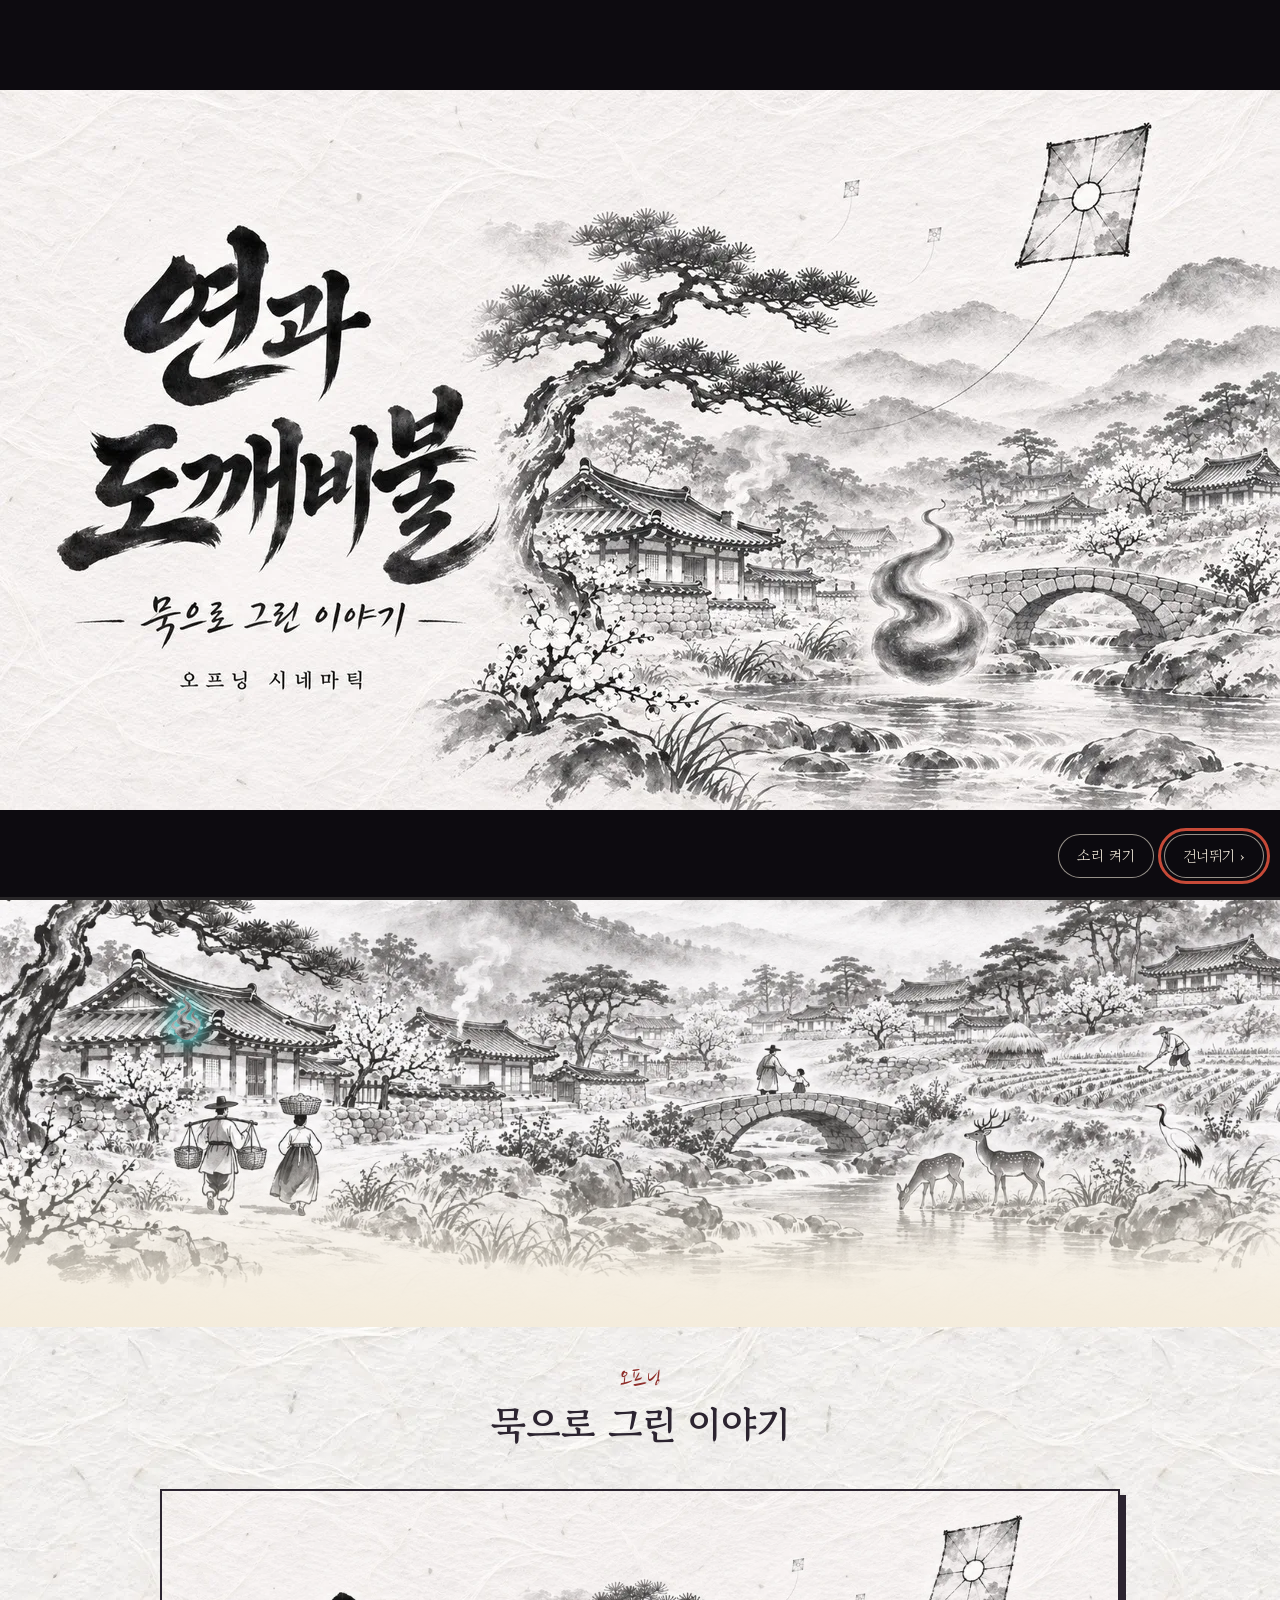
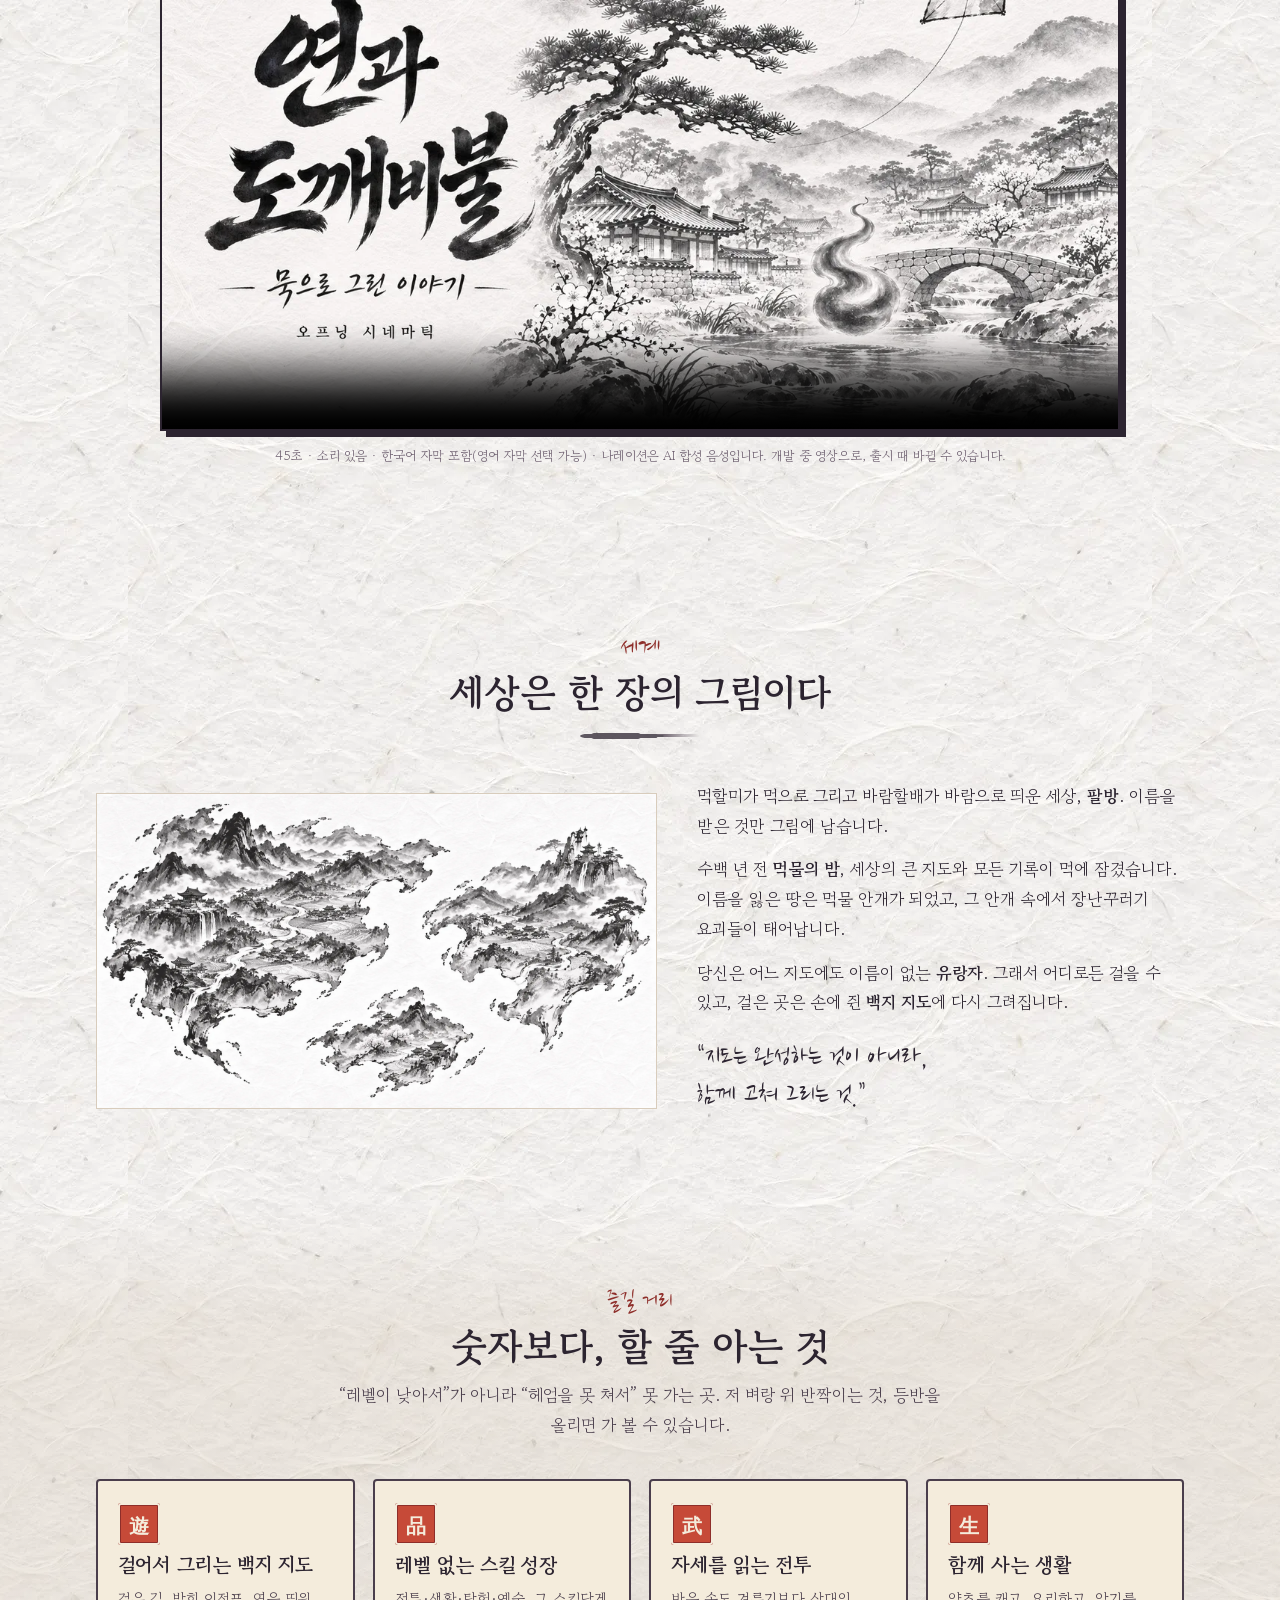
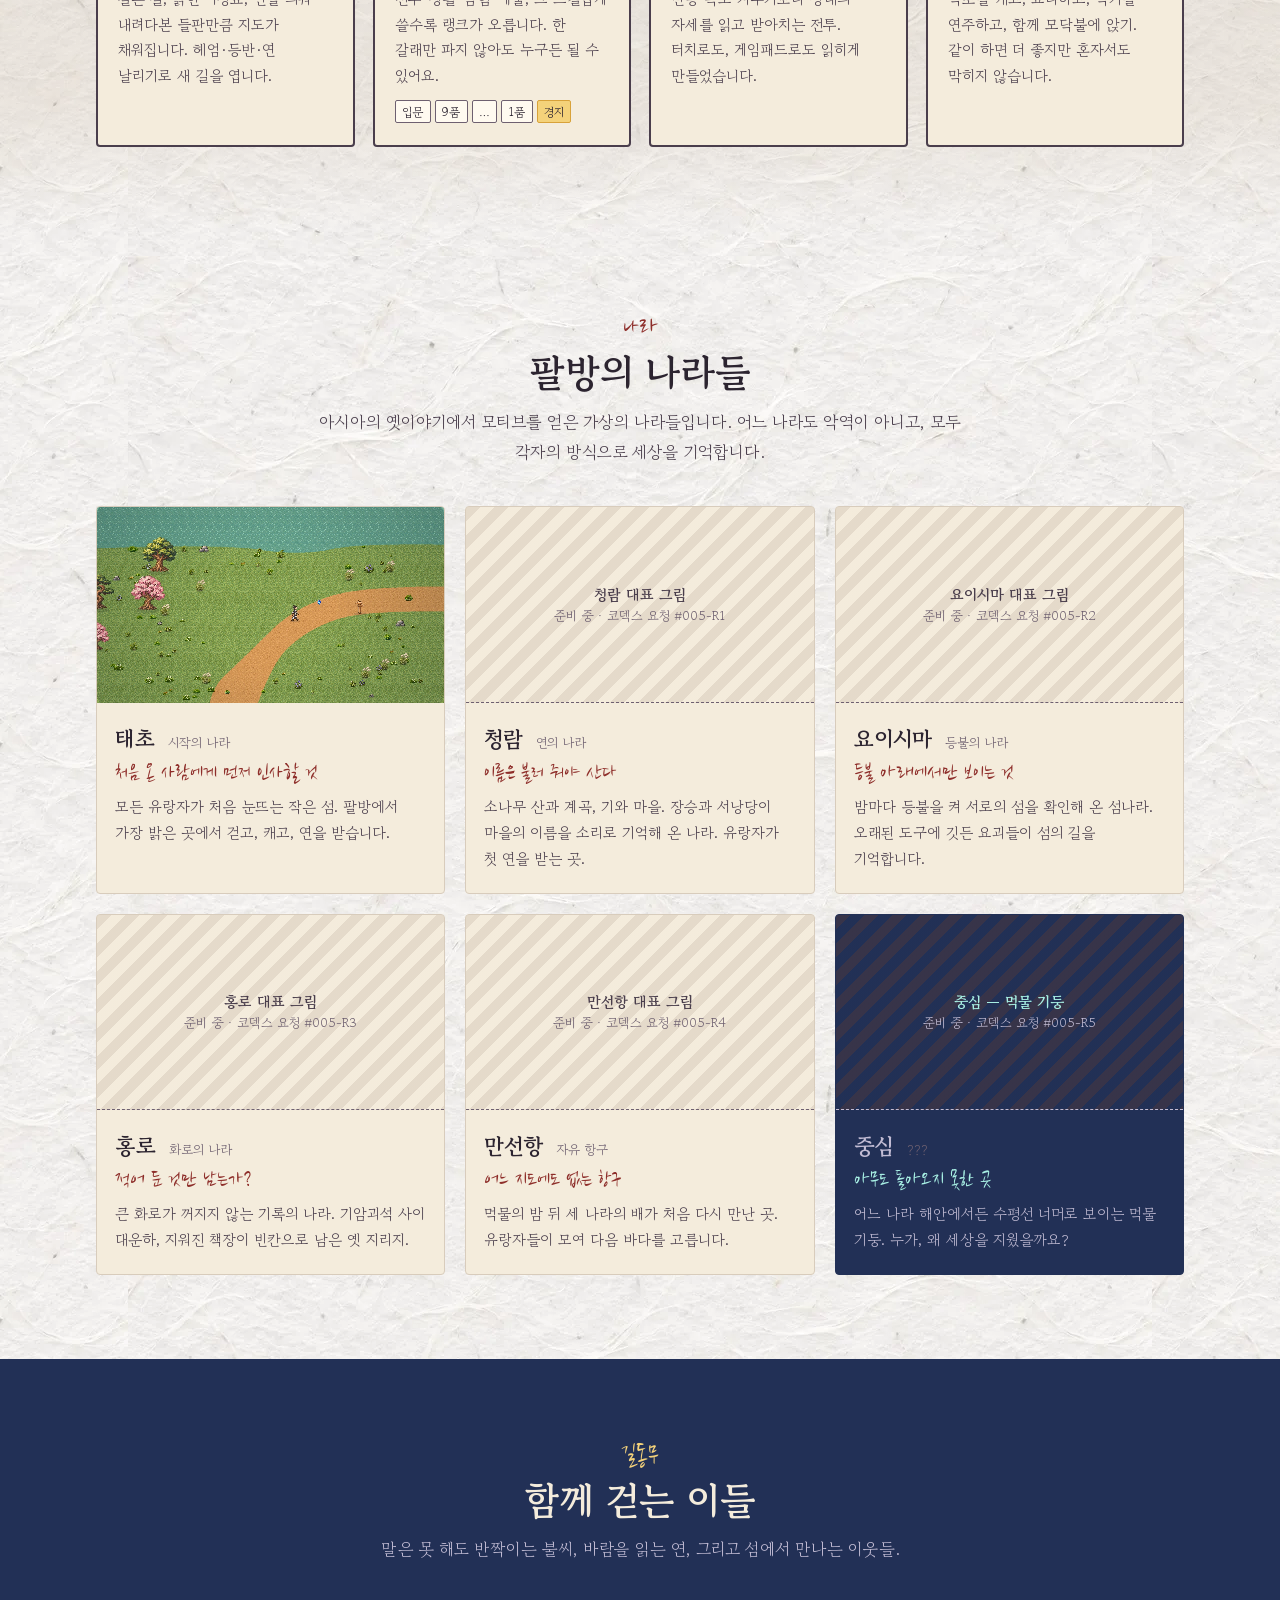
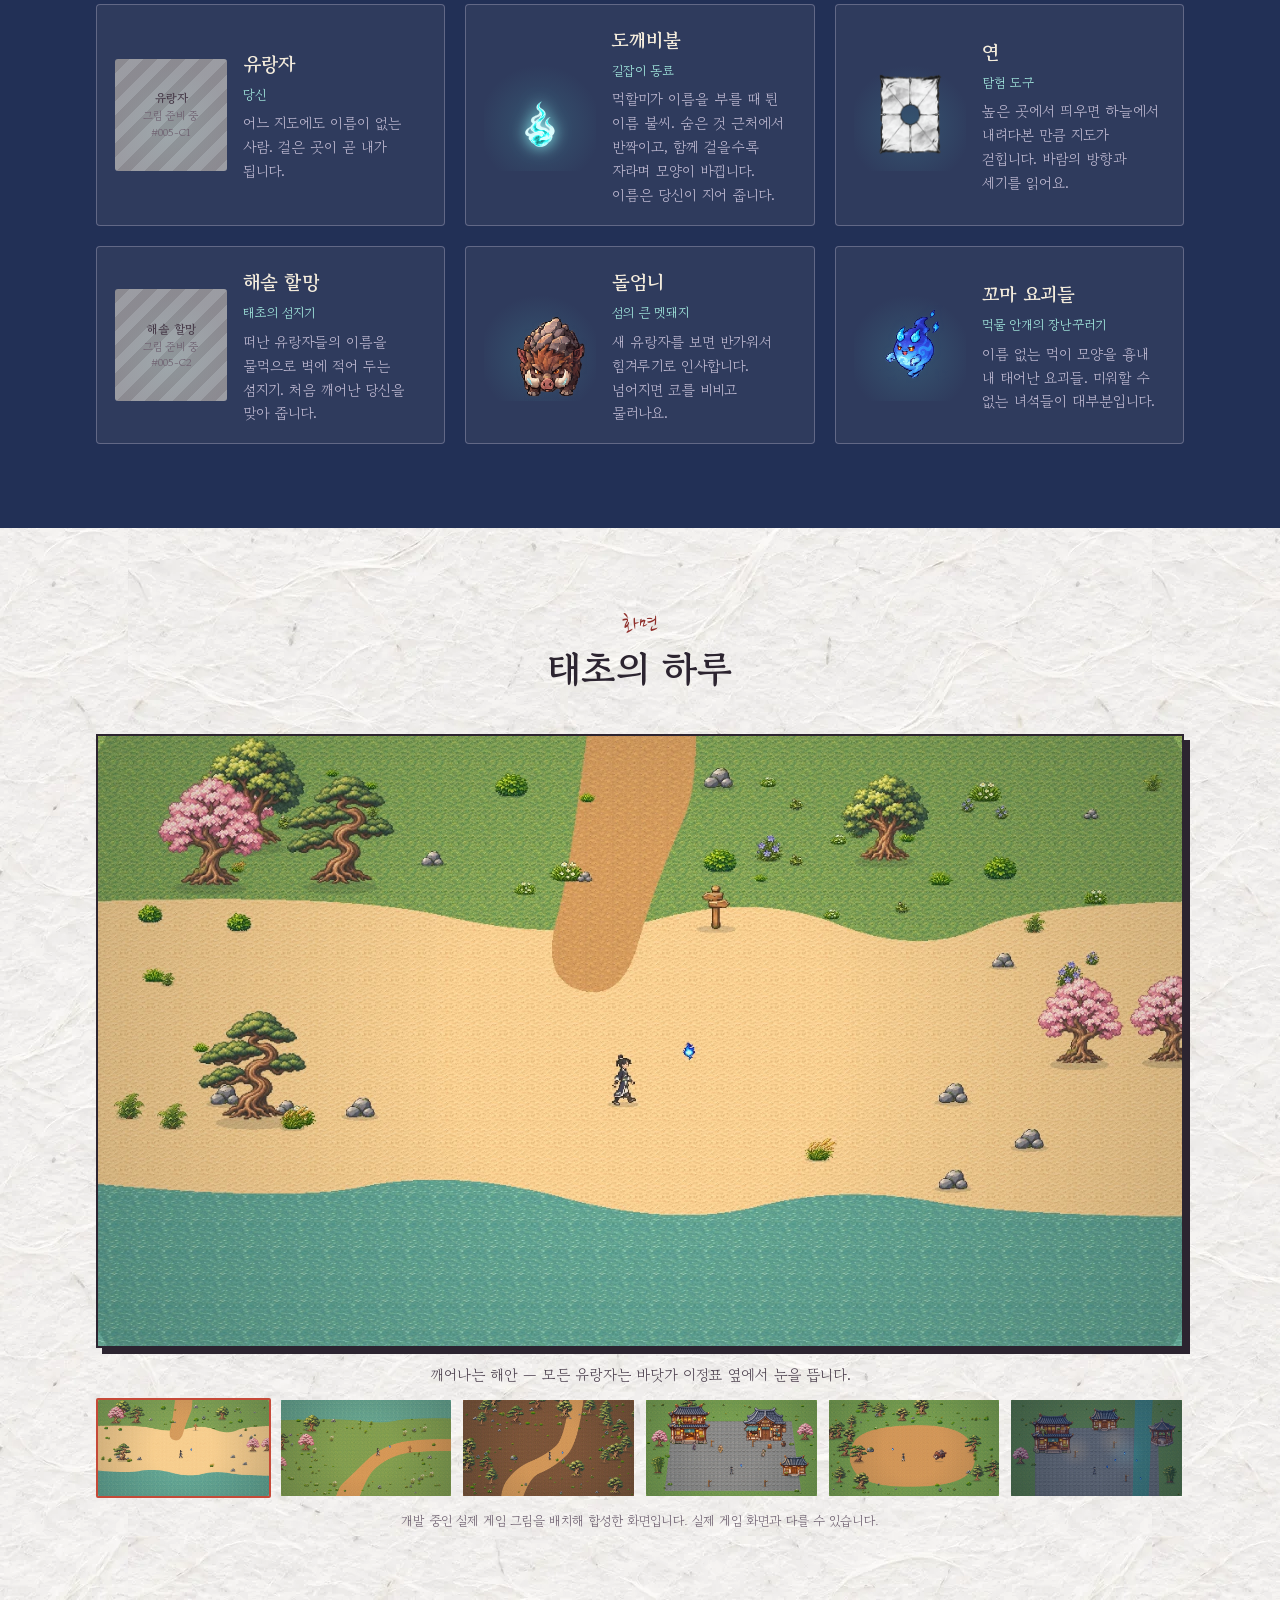
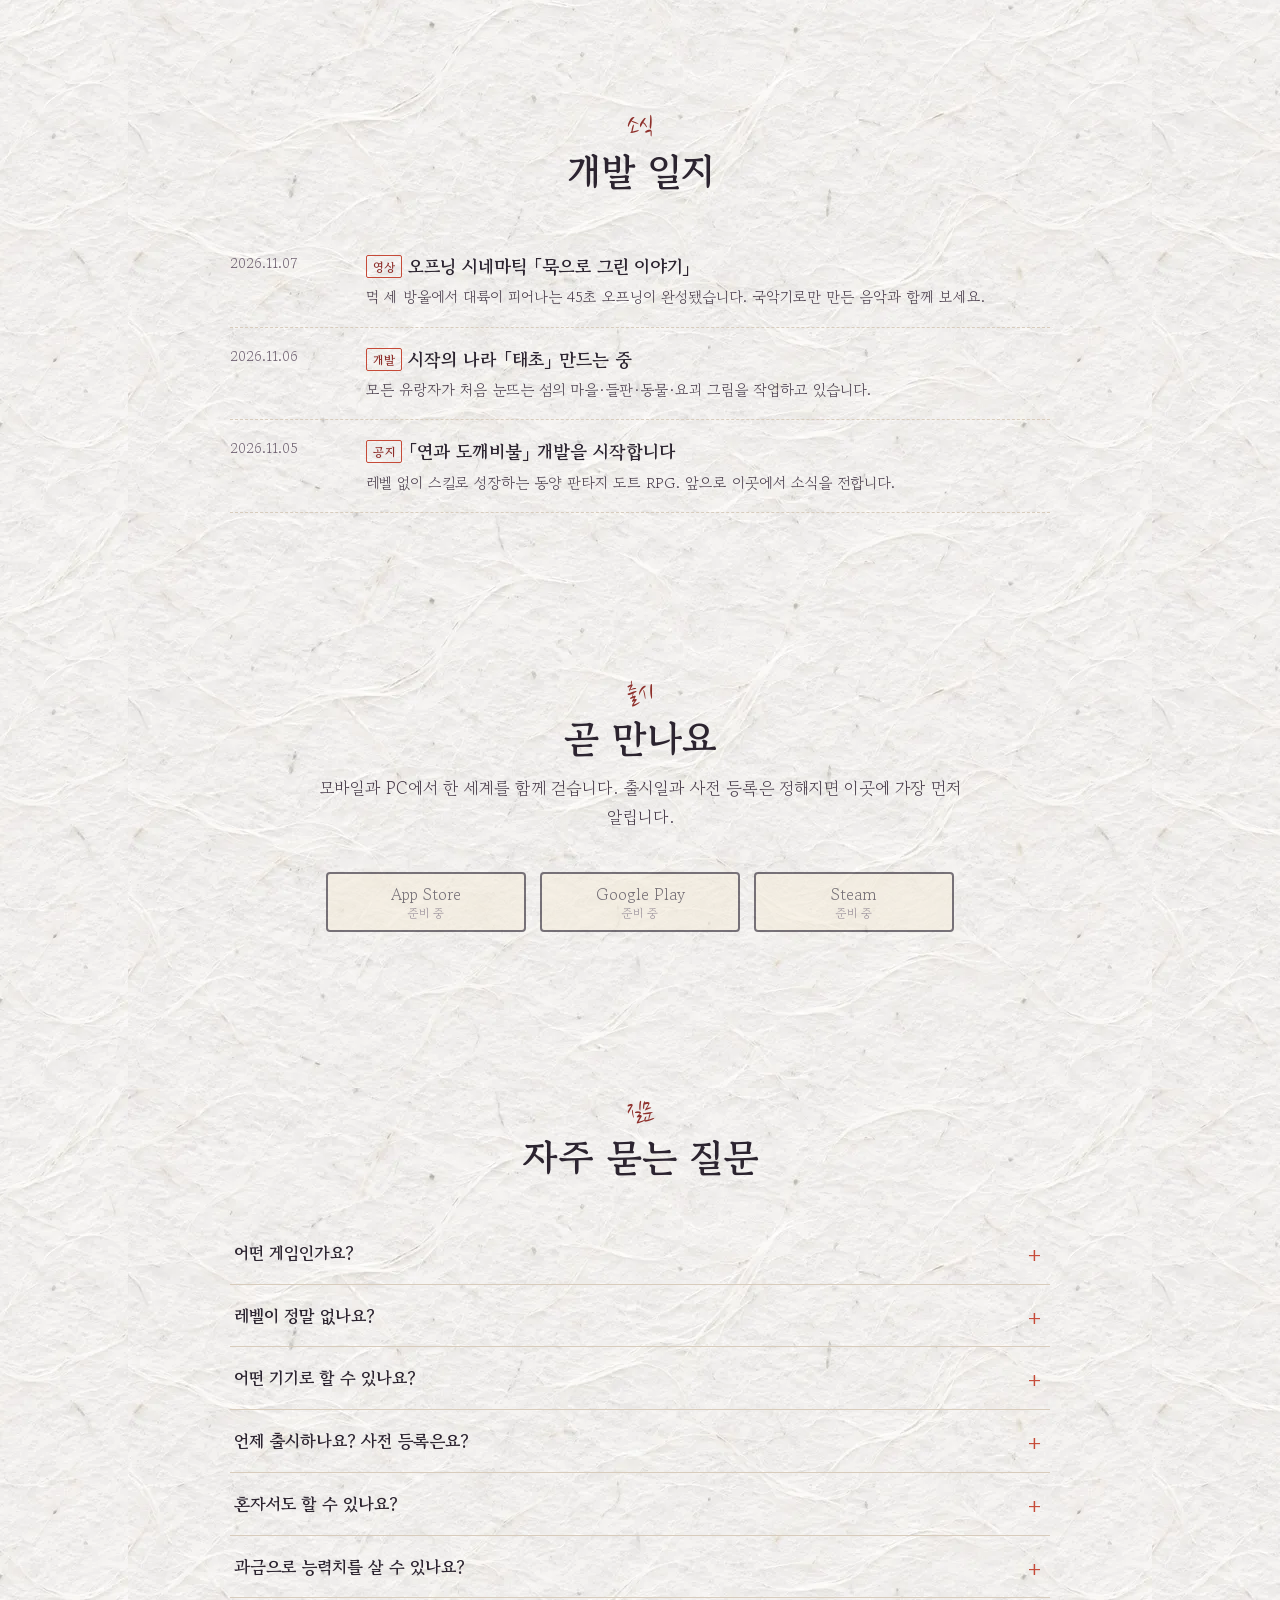
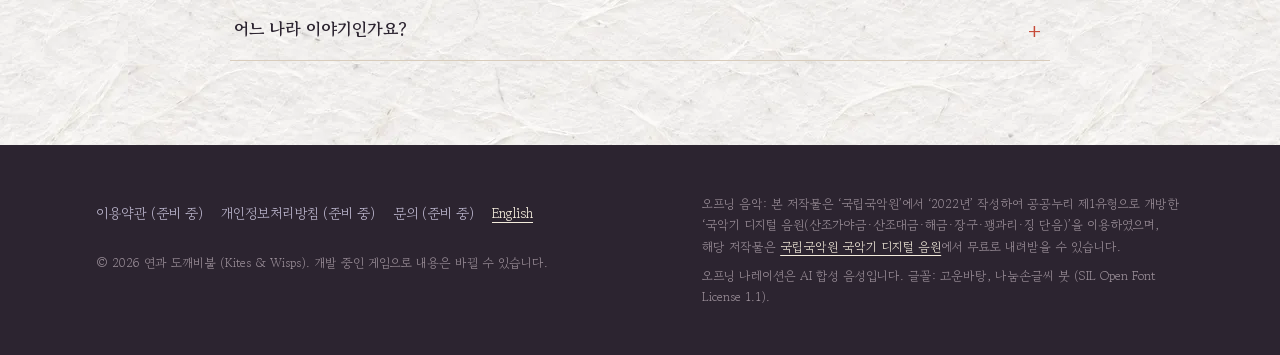
==== index.html @ d0b8c904 "공식 사이트 1판 (한·영)" ====
<!doctype html>
<html lang="ko" class="no-js">
<head>
<meta charset="utf-8">
<meta name="viewport" content="width=device-width, initial-scale=1">
<title>연과 도깨비불 — 걸어서 다시 그리는 동양 판타지 도트 RPG</title>
<meta name="description" content="먹물 안개에 지워진 세상을 백지 지도 한 장과 연, 도깨비불과 함께 걸어서 다시 그리는 실시간 온라인 도트 RPG. 레벨 없이 스킬로 성장하고, 모바일과 Steam에서 함께 모험합니다.">
<meta name="theme-color" content="#f4ecdc">
<!-- 대표 주소 = Firebase Hosting. 도메인을 바꾸면 모든 https://kites-and-wisps.web.app 를 함께 바꾼다 (랜딩_페이지.md 6절) -->
<link rel="canonical" href="https://kites-and-wisps.web.app/">
<link rel="alternate" hreflang="ko" href="https://kites-and-wisps.web.app/">
<link rel="alternate" hreflang="en" href="https://kites-and-wisps.web.app/en/">
<link rel="alternate" hreflang="x-default" href="https://kites-and-wisps.web.app/en/">
<meta property="og:type" content="website">
<meta property="og:site_name" content="연과 도깨비불">
<meta property="og:title" content="연과 도깨비불 — 걸어서 다시 그리는 동양 판타지 도트 RPG">
<meta property="og:description" content="지워진 대륙을 백지 지도로 다시 그리는 유랑자의 이야기. 레벨 없이, 할 줄 아는 것을 늘려 가며.">
<meta property="og:url" content="https://kites-and-wisps.web.app/">
<meta property="og:image" content="https://kites-and-wisps.web.app/assets/img/og_1200x630.jpg">
<meta property="og:image:width" content="1200">
<meta property="og:image:height" content="630">
<meta property="og:image:alt" content="먹으로 그린 마을과 연, 도깨비불 위에 붓글씨 제목 「연과 도깨비불」">
<meta property="og:locale" content="ko_KR">
<meta property="og:locale:alternate" content="en_US">
<meta name="twitter:card" content="summary_large_image">
<meta name="twitter:title" content="연과 도깨비불 (Kites & Wisps)">
<meta name="twitter:description" content="지워진 대륙을 백지 지도로 다시 그리는 동양 판타지 도트 RPG.">
<meta name="twitter:image" content="https://kites-and-wisps.web.app/assets/img/og_1200x630.jpg">
<link rel="icon" href="favicon.ico" sizes="any">
<link rel="apple-touch-icon" href="apple-touch-icon.png">
<link rel="manifest" href="site.webmanifest">
<link rel="preconnect" href="https://fonts.googleapis.com">
<link rel="preconnect" href="https://fonts.gstatic.com" crossorigin>
<link rel="stylesheet" href="https://fonts.googleapis.com/css2?family=Gowun+Batang:wght@400;700&family=Nanum+Brush+Script&display=swap" media="print" onload="this.media='all'">
<noscript><link rel="stylesheet" href="https://fonts.googleapis.com/css2?family=Gowun+Batang:wght@400;700&family=Nanum+Brush+Script&display=swap"></noscript>
<link rel="preload" as="image" href="assets/img/hero_village_960.webp" imagesrcset="assets/img/hero_village_960.webp 960w, assets/img/hero_village.webp 1672w" imagesizes="100vw">
<link rel="stylesheet" href="assets/css/site.css?v=1">
<script type="application/ld+json">
{
  "@context": "https://schema.org",
  "@type": "VideoGame",
  "name": "연과 도깨비불",
  "alternateName": "Kites & Wisps",
  "url": "https://kites-and-wisps.web.app/",
  "inLanguage": ["ko", "en"],
  "description": "먹물 안개에 지워진 세상을 백지 지도로 다시 그리는 실시간 온라인 동양 판타지 도트 RPG.",
  "genre": ["MMORPG", "Adventure", "Pixel art"],
  "gamePlatform": ["iOS", "Android", "PC (Steam)"],
  "playMode": ["MultiPlayer", "CoOp"],
  "image": "https://kites-and-wisps.web.app/assets/img/og_1200x630.jpg",
  "trailer": {
    "@type": "VideoObject",
    "name": "연과 도깨비불 오프닝 — 묵으로 그린 이야기",
    "description": "먹 세 방울에서 대륙이 피어나고 연과 도깨비불이 내려오는 오프닝 시네마틱.",
    "thumbnailUrl": "https://kites-and-wisps.web.app/assets/img/trailer_poster.webp",
    "contentUrl": "https://kites-and-wisps.web.app/assets/video/opening_ink_v1.7_720p.mp4",
    "uploadDate": "2026-11-07",
    "duration": "PT45S"
  }
}
</script>
<script>document.documentElement.classList.remove('no-js')</script>
</head>
<body>
<a class="skip" href="#main">본문으로 건너뛰기</a>

<!-- 첫 화면 인트로 시네마틱 (지금은 오프닝 v1.7 — 랜딩 전용 시네마틱이 오면 src만 바꿈) -->
<div class="intro" id="intro" role="dialog" aria-modal="true" aria-label="인트로 시네마틱" hidden>
  <video muted playsinline preload="auto" poster="assets/img/trailer_poster.webp">
    <source src="assets/video/opening_ink_v1.7_720p.mp4" type="video/mp4">
  </video>
  <button class="intro-play" data-intro-play>▶ 소리와 함께 보기</button>
  <div class="intro-ui">
    <button class="intro-btn" data-intro-sound aria-pressed="false"><span class="on">소리 끄기</span><span class="off">소리 켜기</span></button>
    <button class="intro-btn" data-intro-skip>건너뛰기 ›</button>
  </div>
  <div class="intro-bar" aria-hidden="true"><i></i></div>
</div>

<header class="site-head">
  <div class="wrap">
    <a class="brand" href="#top"><img src="assets/img/logo_ko.webp" alt="연과 도깨비불" width="95" height="30"><span>Kites &amp; Wisps</span></a>
    <button class="nav-toggle" aria-expanded="false" aria-controls="nav">메뉴</button>
    <nav class="nav" id="nav" aria-label="주 메뉴">
      <a href="#world">세계</a>
      <a href="#features">즐길 거리</a>
      <a href="#regions">나라</a>
      <a href="#cast">길동무</a>
      <a href="#shots">화면</a>
      <a href="#news">소식</a>
      <a href="#faq">질문</a>
      <a class="lang" href="en/" hreflang="en" lang="en">English</a>
    </nav>
  </div>
</header>

<main id="main">
  <!-- 히어로 -->
  <section class="hero" id="top" aria-labelledby="hero-title">
    <div class="hero-bg">
      <img src="assets/img/hero_village_960.webp" srcset="assets/img/hero_village_960.webp 960w, assets/img/hero_village.webp 1672w" sizes="100vw" alt="" width="1672" height="941" fetchpriority="high">
    </div>
    <div class="hero-kite-line" aria-hidden="true"></div>
    <img class="hero-kite" src="assets/img/kite.webp" alt="" width="360" height="356">
    <div class="hero-wisp wisp-sprite" aria-hidden="true"></div>
    <div class="hero-inner">
      <h1 id="hero-title"><img class="hero-logo" src="assets/img/logo_ko.webp" alt="연과 도깨비불" width="1200" height="380"></h1>
      <p class="hero-en" lang="en">Kites &amp; Wisps</p>
      <div class="hero-copy">
      <p class="hero-tag">먹물 안개에 지워진 세상을,<br>걸어서 다시 그리는 모험</p>
      <p class="hero-sub">백지 지도 한 장, 바람을 읽는 연, 길을 비추는 도깨비불. 레벨 없이 할 줄 아는 것을 늘려 가며 함께 걷는 동양 판타지 도트 RPG.</p>
      </div>
      <div class="cta">
        <a class="btn btn-seal" href="#trailer">▶ 오프닝 영상 보기</a>
        <a class="btn" href="#download">출시 소식</a>
        <a class="btn" href="?intro" data-replay-intro>↺ 인트로 다시 보기</a>
      </div>
      <p class="platforms">iOS · Android · Steam 크로스플레이 · 출시일 미정</p>
    </div>
  </section>

  <!-- 영상 -->
  <section class="trailer" id="trailer" aria-labelledby="trailer-title">
    <div class="wrap">
      <div class="sec-head">
        <p class="sec-kicker">오프닝</p>
        <h2 class="sec-title" id="trailer-title">묵으로 그린 이야기</h2>
      </div>
      <div class="video-frame">
        <video controls preload="none" playsinline poster="assets/img/trailer_poster.webp" width="1280" height="720" aria-describedby="video-note">
          <source src="assets/video/opening_ink_v1.7_720p.mp4" type="video/mp4">
                <track kind="subtitles" srclang="en" label="English" src="assets/video/opening_ink_v1.7.en.vtt">
          영상을 재생할 수 없는 브라우저입니다.
        </video>
      </div>
      <p class="video-note" id="video-note">45초 · 소리 있음 · 한국어 자막 포함(영어 자막 선택 가능) · 나레이션은 AI 합성 음성입니다. 개발 중 영상으로, 출시 때 바뀔 수 있습니다.</p>
    </div>
  </section>

  <!-- 세계관 -->
  <section id="world" aria-labelledby="world-title">
    <div class="wrap">
      <div class="sec-head">
        <p class="sec-kicker">세계</p>
        <h2 class="sec-title" id="world-title">세상은 한 장의 그림이다</h2>
        <div class="brush-rule" aria-hidden="true"></div>
      </div>
      <div class="world-grid">
        <figure class="world-map ink" style="margin:0">
          <img src="assets/img/world_continents.webp" alt="먹으로 그린 두 대륙과 섬나라. 산과 강, 기와 마을이 안개 사이로 보인다." width="1600" height="900" loading="lazy">
        </figure>
        <div class="world-copy">
          <p>먹할미가 먹으로 그리고 바람할배가 바람으로 띄운 세상, <strong>팔방</strong>. 이름을 받은 것만 그림에 남습니다.</p>
          <p>수백 년 전 <strong>먹물의 밤</strong>, 세상의 큰 지도와 모든 기록이 먹에 잠겼습니다. 이름을 잃은 땅은 먹물 안개가 되었고, 그 안개 속에서 장난꾸러기 요괴들이 태어납니다.</p>
          <p>당신은 어느 지도에도 이름이 없는 <strong>유랑자</strong>. 그래서 어디로든 걸을 수 있고, 걸은 곳은 손에 쥔 <strong>백지 지도</strong>에 다시 그려집니다.</p>
          <p class="quote">“지도는 완성하는 것이 아니라,<br>함께 고쳐 그리는 것.”</p>
        </div>
      </div>
    </div>
  </section>

  <!-- 핵심 재미 -->
  <section class="features" id="features" aria-labelledby="feat-title">
    <div class="wrap">
      <div class="sec-head">
        <p class="sec-kicker">즐길 거리</p>
        <h2 class="sec-title" id="feat-title">숫자보다, 할 줄 아는 것</h2>
        <p class="sec-lead">“레벨이 낮아서”가 아니라 “헤엄을 못 쳐서” 못 가는 곳. 저 벼랑 위 반짝이는 것, 등반을 올리면 가 볼 수 있습니다.</p>
      </div>
      <div class="feat-grid">
        <article class="feat ink">
          <span class="seal" aria-hidden="true">遊</span>
          <h3>걸어서 그리는 백지 지도</h3>
          <p>걸은 길, 밝힌 이정표, 연을 띄워 내려다본 들판만큼 지도가 채워집니다. 헤엄·등반·연 날리기로 새 길을 엽니다.</p>
        </article>
        <article class="feat ink">
          <span class="seal" aria-hidden="true">品</span>
          <h3>레벨 없는 스킬 성장</h3>
          <p>전투·생활·탐험·예술, 그 스킬답게 쓸수록 랭크가 오릅니다. 한 갈래만 파지 않아도 누구든 될 수 있어요.</p>
          <div class="rank-strip" aria-label="랭크 단계"><span>입문</span><span>9품</span><span>…</span><span>1품</span><span>경지</span></div>
        </article>
        <article class="feat ink">
          <span class="seal" aria-hidden="true">武</span>
          <h3>자세를 읽는 전투</h3>
          <p>반응 속도 겨루기보다 상대의 자세를 읽고 받아치는 전투. 터치로도, 게임패드로도 읽히게 만들었습니다.</p>
        </article>
        <article class="feat ink">
          <span class="seal" aria-hidden="true">生</span>
          <h3>함께 사는 생활</h3>
          <p>약초를 캐고, 요리하고, 악기를 연주하고, 함께 모닥불에 앉기. 같이 하면 더 좋지만 혼자서도 막히지 않습니다.</p>
        </article>
      </div>
    </div>
  </section>

  <!-- 지역 -->
  <section id="regions" aria-labelledby="regions-title">
    <div class="wrap">
      <div class="sec-head">
        <p class="sec-kicker">나라</p>
        <h2 class="sec-title" id="regions-title">팔방의 나라들</h2>
        <p class="sec-lead">아시아의 옛이야기에서 모티브를 얻은 가상의 나라들입니다. 어느 나라도 악역이 아니고, 모두 각자의 방식으로 세상을 기억합니다.</p>
      </div>
      <div class="region-grid">
        <article class="region">
          <img src="assets/img/shots/07_wind_meadow.webp" alt="태초의 바람 언덕. 풀밭 사이 흙길 위에 유랑자와 푸른 도깨비불, 나무 이정표가 있다." width="1280" height="720" loading="lazy" class="pixel" style="aspect-ratio:16/9;object-fit:cover;object-position:56% 50%">
          <div class="region-body">
            <h3>태초 <small>시작의 나라</small></h3>
            <p class="motto">처음 온 사람에게 먼저 인사할 것</p>
            <p>모든 유랑자가 처음 눈뜨는 작은 섬. 팔방에서 가장 밝은 곳에서 걷고, 캐고, 연을 받습니다.</p>
          </div>
        </article>
        <article class="region">
          <div class="ph" role="img" aria-label="청람 대표 그림 준비 중"><span><b>청람 대표 그림</b>준비 중 · 코덱스 요청 #005-R1</span></div>
          <div class="region-body">
            <h3>청람 <small>연의 나라</small></h3>
            <p class="motto">이름은 불러 줘야 산다</p>
            <p>소나무 산과 계곡, 기와 마을. 장승과 서낭당이 마을의 이름을 소리로 기억해 온 나라. 유랑자가 첫 연을 받는 곳.</p>
          </div>
        </article>
        <article class="region">
          <div class="ph" role="img" aria-label="요이시마 대표 그림 준비 중"><span><b>요이시마 대표 그림</b>준비 중 · 코덱스 요청 #005-R2</span></div>
          <div class="region-body">
            <h3>요이시마 <small>등불의 나라</small></h3>
            <p class="motto">등불 아래에서만 보이는 것</p>
            <p>밤마다 등불을 켜 서로의 섬을 확인해 온 섬나라. 오래된 도구에 깃든 요괴들이 섬의 길을 기억합니다.</p>
          </div>
        </article>
        <article class="region">
          <div class="ph" role="img" aria-label="홍로 대표 그림 준비 중"><span><b>홍로 대표 그림</b>준비 중 · 코덱스 요청 #005-R3</span></div>
          <div class="region-body">
            <h3>홍로 <small>화로의 나라</small></h3>
            <p class="motto">적어 둔 것만 남는가?</p>
            <p>큰 화로가 꺼지지 않는 기록의 나라. 기암괴석 사이 대운하, 지워진 책장이 빈칸으로 남은 옛 지리지.</p>
          </div>
        </article>
        <article class="region">
          <div class="ph" role="img" aria-label="만선항 대표 그림 준비 중"><span><b>만선항 대표 그림</b>준비 중 · 코덱스 요청 #005-R4</span></div>
          <div class="region-body">
            <h3>만선항 <small>자유 항구</small></h3>
            <p class="motto">어느 지도에도 없는 항구</p>
            <p>먹물의 밤 뒤 세 나라의 배가 처음 다시 만난 곳. 유랑자들이 모여 다음 바다를 고릅니다.</p>
          </div>
        </article>
        <article class="region mystery">
          <div class="ph dark" role="img" aria-label="중심 그림 준비 중"><span><b>중심 — 먹물 기둥</b>준비 중 · 코덱스 요청 #005-R5</span></div>
          <div class="region-body">
            <h3>중심 <small>???</small></h3>
            <p class="motto">아무도 돌아오지 못한 곳</p>
            <p>어느 나라 해안에서든 수평선 너머로 보이는 먹물 기둥. 누가, 왜 세상을 지웠을까요?</p>
          </div>
        </article>
      </div>
    </div>
  </section>

  <!-- 인물 -->
  <section class="cast" id="cast" aria-labelledby="cast-title">
    <div class="wrap">
      <div class="sec-head">
        <p class="sec-kicker">길동무</p>
        <h2 class="sec-title" id="cast-title">함께 걷는 이들</h2>
        <p class="sec-lead">말은 못 해도 반짝이는 불씨, 바람을 읽는 연, 그리고 섬에서 만나는 이웃들.</p>
      </div>
      <div class="cast-grid">
        <article class="who">
          <div class="who-art"><div class="ph square"><span><b>유랑자</b>그림 준비 중<br>#005-C1</span></div></div>
          <div><h3>유랑자</h3><p class="role">당신</p><p>어느 지도에도 이름이 없는 사람. 걸은 곳이 곧 내가 됩니다.</p></div>
        </article>
        <article class="who">
          <div class="who-art"><div class="wisp-sprite" aria-hidden="true"></div></div>
          <div><h3>도깨비불</h3><p class="role">길잡이 동료</p><p>먹할미가 이름을 부를 때 튄 이름 불씨. 숨은 것 근처에서 반짝이고, 함께 걸을수록 자라며 모양이 바뀝니다. 이름은 당신이 지어 줍니다.</p></div>
        </article>
        <article class="who">
          <div class="who-art"><img class="kite" src="assets/img/kite.webp" alt="" width="360" height="356" loading="lazy"></div>
          <div><h3>연</h3><p class="role">탐험 도구</p><p>높은 곳에서 띄우면 하늘에서 내려다본 만큼 지도가 걷힙니다. 바람의 방향과 세기를 읽어요.</p></div>
        </article>
        <article class="who">
          <div class="who-art"><div class="ph square"><span><b>해솔 할망</b>그림 준비 중<br>#005-C2</span></div></div>
          <div><h3>해솔 할망</h3><p class="role">태초의 섬지기</p><p>떠난 유랑자들의 이름을 물먹으로 벽에 적어 두는 섬지기. 처음 깨어난 당신을 맞아 줍니다.</p></div>
        </article>
        <article class="who">
          <div class="who-art"><div class="sprite2 sprite-dol" role="img" aria-label="돌엄니 도트 그림"></div></div>
          <div><h3>돌엄니</h3><p class="role">섬의 큰 멧돼지</p><p>새 유랑자를 보면 반가워서 힘겨루기로 인사합니다. 넘어지면 코를 비비고 물러나요.</p></div>
        </article>
        <article class="who">
          <div class="who-art"><div class="sprite2 sprite-imp" role="img" aria-label="푸른 불씨 꼬마 요괴 도트 그림"></div></div>
          <div><h3>꼬마 요괴들</h3><p class="role">먹물 안개의 장난꾸러기</p><p>이름 없는 먹이 모양을 흉내 내 태어난 요괴들. 미워할 수 없는 녀석들이 대부분입니다.</p></div>
        </article>
      </div>
    </div>
  </section>

  <!-- 스크린샷 -->
  <section id="shots" aria-labelledby="shots-title">
    <div class="wrap">
      <div class="sec-head">
        <p class="sec-kicker">화면</p>
        <h2 class="sec-title" id="shots-title">태초의 하루</h2>
      </div>
      <div class="shots-main ink">
        <img id="shot-main" src="assets/img/shots/01_awakening_shore.webp" alt="깨어나는 해안: 소나무와 벚나무가 선 모래 해안, 이정표 옆에서 유랑자가 눈을 뜬다." width="1280" height="720" loading="lazy">
      </div>
      <p class="shots-cap" id="shot-cap" aria-live="polite">깨어나는 해안 — 모든 유랑자는 바닷가 이정표 옆에서 눈을 뜹니다.</p>
      <ul class="shots-thumbs" aria-label="스크린샷 고르기">
        <li><button aria-current="true" data-src="assets/img/shots/01_awakening_shore.webp" data-cap="깨어나는 해안 — 모든 유랑자는 바닷가 이정표 옆에서 눈을 뜹니다." data-alt="깨어나는 해안: 소나무와 벚나무가 선 모래 해안, 이정표 옆에서 유랑자가 눈을 뜬다."><img src="assets/img/shots/01_awakening_shore.webp" alt="깨어나는 해안" width="1280" height="720" loading="lazy"></button></li>
        <li><button data-src="assets/img/shots/07_wind_meadow.webp" data-cap="바람 언덕 — 흙길을 따라 이정표로. 도깨비불이 앞장섭니다." data-alt="바람 언덕: 풀밭 사이 흙길 위의 유랑자와 도깨비불, 나무 이정표."><img src="assets/img/shots/07_wind_meadow.webp" alt="바람 언덕" width="1280" height="720" loading="lazy"></button></li>
        <li><button data-src="assets/img/shots/03_forest_gathering.webp" data-cap="숲길의 채집 — 약초를 캐면 채집 스킬이 자랍니다." data-alt="숲길의 채집: 침엽수와 고목 사이에서 유랑자가 채집한다."><img src="assets/img/shots/03_forest_gathering.webp" alt="숲길의 채집" width="1280" height="720" loading="lazy"></button></li>
        <li><button data-src="assets/img/shots/04_village_square.webp" data-cap="태초 마을 광장 — 찻집과 잡화점, 이웃들이 모이는 곳." data-alt="태초 마을 광장: 찻집·잡화점·기와집과 마을 사람들이 있는 돌 광장."><img src="assets/img/shots/04_village_square.webp" alt="태초 마을 광장" width="1280" height="720" loading="lazy"></button></li>
        <li><button data-src="assets/img/shots/08_stone_tusk_battle.webp" data-cap="돌엄니와의 힘겨루기 — 돌진은 인사, 자세를 읽고 받아치세요." data-alt="돌엄니와의 힘겨루기: 풀밭에서 큰 멧돼지와 유랑자가 마주한다."><img src="assets/img/shots/08_stone_tusk_battle.webp" alt="돌엄니와의 힘겨루기" width="1280" height="720" loading="lazy"></button></li>
        <li><button data-src="assets/img/shots/09_village_wisps_night.webp" data-cap="도깨비불의 밤 — 밤이 되면 마을에 푸른 불씨들이 떠다닙니다." data-alt="도깨비불의 밤: 등불 켜진 찻집과 정자 사이 광장에 푸른 도깨비불이 떠 있다."><img src="assets/img/shots/09_village_wisps_night.webp" alt="도깨비불의 밤" width="1280" height="720" loading="lazy"></button></li>
      </ul>
      <p class="shots-note">개발 중인 실제 게임 그림을 배치해 합성한 화면입니다. 실제 게임 화면과 다를 수 있습니다.</p>
    </div>
  </section>

  <!-- 소식 -->
  <section id="news" aria-labelledby="news-title">
    <div class="wrap">
      <div class="sec-head">
        <p class="sec-kicker">소식</p>
        <h2 class="sec-title" id="news-title">개발 일지</h2>
      </div>
      <ul class="news-list">
        <li><time datetime="2026-11-07">2026.11.07</time><div><h3><span class="tag">영상</span>오프닝 시네마틱 「묵으로 그린 이야기」</h3><p>먹 세 방울에서 대륙이 피어나는 45초 오프닝이 완성됐습니다. 국악기로만 만든 음악과 함께 보세요.</p></div></li>
        <li><time datetime="2026-11-06">2026.11.06</time><div><h3><span class="tag">개발</span>시작의 나라 「태초」 만드는 중</h3><p>모든 유랑자가 처음 눈뜨는 섬의 마을·들판·동물·요괴 그림을 작업하고 있습니다.</p></div></li>
        <li><time datetime="2026-11-05">2026.11.05</time><div><h3><span class="tag">공지</span>「연과 도깨비불」 개발을 시작합니다</h3><p>레벨 없이 스킬로 성장하는 동양 판타지 도트 RPG. 앞으로 이곳에서 소식을 전합니다.</p></div></li>
      </ul>
    </div>
  </section>

  <!-- 다운로드 -->
  <section class="download" id="download" aria-labelledby="dl-title">
    <div class="wrap">
      <div class="sec-head">
        <p class="sec-kicker">출시</p>
        <h2 class="sec-title" id="dl-title">곧 만나요</h2>
        <p class="sec-lead">모바일과 PC에서 한 세계를 함께 걷습니다. 출시일과 사전 등록은 정해지면 이곳에 가장 먼저 알립니다.</p>
      </div>
      <div class="store-row">
        <span class="btn store" aria-disabled="true">App Store<small>준비 중</small></span>
        <span class="btn store" aria-disabled="true">Google Play<small>준비 중</small></span>
        <span class="btn store" aria-disabled="true">Steam<small>준비 중</small></span>
      </div>
    </div>
  </section>

  <!-- FAQ -->
  <section id="faq" aria-labelledby="faq-title">
    <div class="wrap">
      <div class="sec-head">
        <p class="sec-kicker">질문</p>
        <h2 class="sec-title" id="faq-title">자주 묻는 질문</h2>
      </div>
      <div class="faq">
        <details><summary>어떤 게임인가요?</summary><p>먹물 안개에 지워진 동양 판타지 세계를 백지 지도로 다시 그려 가는 실시간 온라인 도트 RPG입니다. 탐험이 중심이고, 전투·생활·예술도 함께 즐길 수 있습니다.</p></details>
        <details><summary>레벨이 정말 없나요?</summary><p>네. 캐릭터 레벨 대신 스킬마다 랭크(입문 → 9품 … 1품 → 경지)가 있습니다. 그 스킬답게 쓸수록 오르고, 새 길을 여는 것도 레벨이 아니라 헤엄·등반 같은 할 줄 아는 것입니다.</p></details>
        <details><summary>어떤 기기로 할 수 있나요?</summary><p>iOS·Android 모바일과 PC(Steam)를 목표로 하며, 같은 세계에서 함께 플레이(크로스플레이)할 수 있게 만들고 있습니다. 화면은 가로 방향이고 터치와 게임패드를 지원할 예정입니다.</p></details>
        <details><summary>언제 출시하나요? 사전 등록은요?</summary><p>아직 정해지지 않았습니다. 정해지면 이 페이지의 소식에 가장 먼저 올립니다.</p></details>
        <details><summary>혼자서도 할 수 있나요?</summary><p>네. 함께하면 더 좋은 것들이 있지만, 파티를 강요하지 않고 혼자서도 막히지 않게 만드는 것이 원칙입니다.</p></details>
        <details><summary>과금으로 능력치를 살 수 있나요?</summary><p>유료 상품으로 스킬 수련이나 전투력을 직접 올리지 않는 것을 원칙으로 개발하고 있습니다. 자세한 상품 구성은 출시 전에 안내합니다.</p></details>
        <details><summary>어느 나라 이야기인가요?</summary><p>한국·일본·중국 등 아시아의 옛이야기에서 모티브를 얻은 가상의 나라들입니다. 실제 국가·역사·지명을 그대로 쓰지 않으며, 어느 나라도 악역으로 그리지 않습니다.</p></details>
      </div>
    </div>
  </section>
</main>

<footer class="site-foot">
  <div class="wrap">
    <div class="foot-grid">
      <div>
        <ul class="foot-links">
          <li><span aria-disabled="true">이용약관 (준비 중)</span></li>
          <li><span aria-disabled="true">개인정보처리방침 (준비 중)</span></li>
          <li><span aria-disabled="true">문의 (준비 중)</span></li>
          <li><a href="en/" hreflang="en" lang="en">English</a></li>
        </ul>
        <p class="copy">© 2026 연과 도깨비불 (Kites &amp; Wisps). 개발 중인 게임으로 내용은 바뀔 수 있습니다.</p>
      </div>
      <div class="credits">
        <p>오프닝 음악: 본 저작물은 ‘국립국악원’에서 ‘2022년’ 작성하여 공공누리 제1유형으로 개방한 ‘국악기 디지털 음원(산조가야금·산조대금·해금·장구·꽹과리·징 단음)’을 이용하였으며, 해당 저작물은 <a href="https://www.gugak.go.kr/digitaleum" rel="noopener">국립국악원 국악기 디지털 음원</a>에서 무료로 내려받을 수 있습니다.</p>
        <p>오프닝 나레이션은 AI 합성 음성입니다. 글꼴: 고운바탕, 나눔손글씨 붓 (SIL Open Font License 1.1).</p>
      </div>
    </div>
  </div>
</footer>

<div class="cursor-wisp" aria-hidden="true"></div>
<script src="assets/js/site.js?v=1" defer></script>
</body>
</html>
---- assets/css/site.css ----
/* 연과 도깨비불 — 랜딩 v0.1
   색은 공용 팔레트(palettes/common.gpl) 이름 그대로. 브랜드 가이드가 나오면 여기 토큰만 바꾼다. */
:root {
  --hanji5: #f4ecdc;   /* 한지 5 — 바탕 */
  --hanji4: #d8ccbc;   /* 한지 4 — 섬유·구분선 */
  --meok0: #2c2430;    /* 먹 0 — 본문 */
  --meok1: #4a3e4c;    /* 먹 1 — 테두리 */
  --meok2: #6e6070;    /* 먹 2 — 보조 글자 */
  --hoe3: #9a8e98;     /* 회 3 */
  --juhong0: #8e2e2a;  /* 주홍 0 — 도장·강조(글자용) */
  --juhong1: #c64a38;  /* 주홍 1 — 도장 바탕 */
  --gold1: #d8a23a;    /* 금 1 */
  --gold2: #f4d27a;    /* 금 2 */
  --jjok-deep: #223056;/* 짙은 쪽빛 — 밤 섹션 */
  --jjok0: #2e4e7a;    /* 쪽빛 0 — 링크 */
  --jjok-pale: #aac4e2;/* 옅은 쪽빛 */
  --wisp0: #2e8a9a;    /* 도깨비불 0 */
  --wisp1: #52c8c8;    /* 도깨비불 1 */
  --wisp2: #a8f0e4;    /* 도깨비불 2 */
  --wisp3: #fffff2;    /* 도깨비불 3 */
  --fog3: #c2bcd4;     /* 먹물안개 3 */

  --font-body: "Gowun Batang", "Noto Serif KR", "AppleMyungjo", serif;
  --font-brush: "Nanum Brush Script", "Gowun Batang", cursive;
  --wrap: 1120px;
  --gutter: 16px;
  --radius: 4px;
  color-scheme: light;
}

*, *::before, *::after { box-sizing: border-box; }
html { scroll-behavior: smooth; -webkit-text-size-adjust: 100%; }
@media (prefers-reduced-motion: reduce) { html { scroll-behavior: auto; } }
body {
  margin: 0;
  background: var(--hanji5) url("../img/hanji.webp") center top / 1024px auto repeat;
  color: var(--meok0);
  font-family: var(--font-body);
  font-size: 17px;
  line-height: 1.75;
  word-break: keep-all;
  overflow-x: hidden;
}
:lang(en) body, body:lang(en) { word-break: normal; }
img, video { max-width: 100%; height: auto; display: block; }
a { color: var(--jjok0); text-underline-offset: 3px; }
a:hover { color: var(--juhong0); }
:focus-visible { outline: 3px solid var(--juhong1); outline-offset: 3px; border-radius: 2px; }
.sr-only { position: absolute; width: 1px; height: 1px; overflow: hidden; clip: rect(0 0 0 0); white-space: nowrap; }
.skip { position: absolute; left: 8px; top: -60px; z-index: 100; background: var(--meok0); color: var(--hanji5); padding: 8px 14px; }
.skip:focus { top: 8px; }

.wrap { width: 100%; max-width: var(--wrap); margin: 0 auto; padding: 0 var(--gutter); }
.pixel { image-rendering: pixelated; image-rendering: crisp-edges; }

/* ---------- 머리 ---------- */
.site-head {
  position: sticky; top: 0; z-index: 40;
  background: rgba(244, 236, 220, .92);
  border-bottom: 1px solid var(--hanji4);
  backdrop-filter: saturate(1.2) blur(4px);
}
.site-head .wrap { display: flex; align-items: center; gap: 12px; height: 56px; }
.brand { display: flex; align-items: center; gap: 8px; text-decoration: none; color: var(--meok0); flex-shrink: 0; }
.brand img { height: 30px; width: auto; }
.brand span { font-size: 13px; color: var(--meok2); letter-spacing: .04em; }
.nav { margin-left: auto; display: flex; align-items: center; gap: 4px; }
.nav a { color: var(--meok1); text-decoration: none; font-size: 15px; padding: 6px 10px; border-radius: var(--radius); }
.nav a:hover { background: var(--hanji4); color: var(--meok0); }
.nav .lang { border: 1px solid var(--meok2); font-size: 13px; padding: 4px 10px; }
.nav-toggle { display: none; margin-left: auto; background: none; border: 1px solid var(--meok2); border-radius: var(--radius); font: inherit; font-size: 14px; padding: 6px 12px; color: var(--meok0); min-height: 44px; }
@media (max-width: 880px) {
  .nav-toggle { display: block; }
  .nav { display: none; position: absolute; left: 0; right: 0; top: 56px; flex-direction: column; align-items: stretch; background: var(--hanji5); border-bottom: 1px solid var(--hanji4); padding: 8px var(--gutter) 16px; }
  .nav.open { display: flex; }
  .nav a { padding: 12px 10px; font-size: 16px; }
  .nav .lang { align-self: flex-start; margin-top: 6px; }
}

/* ---------- 히어로 ---------- */
.hero { position: relative; min-height: min(92vh, 860px); display: grid; align-items: end; overflow: hidden; isolation: isolate; }
.hero-bg { position: absolute; inset: 0; z-index: -2; }
.hero-bg img { width: 100%; height: 100%; object-fit: cover; object-position: 50% 70%; }
.hero::before { /* 위쪽 한지 + 아래 먹 번짐 */
  content: ""; position: absolute; inset: 0; z-index: -1;
  background:
    linear-gradient(180deg, rgba(244,236,220,.95) 0%, rgba(244,236,220,.55) 34%, rgba(244,236,220,0) 56%),
    linear-gradient(0deg, rgba(244,236,220,1) 0%, rgba(244,236,220,0) 18%);
}
.hero-inner { padding: 56px var(--gutter) 64px; text-align: center; align-self: start; }
.hero-logo { width: min(640px, 88vw); height: auto; margin: 0 auto; }
.hero-en { font-size: clamp(15px, 2.4vw, 20px); letter-spacing: .35em; text-transform: uppercase; color: var(--meok1); margin: 6px 0 0; }
.hero-tag { font-size: clamp(19px, 3.4vw, 28px); margin: 18px auto 6px; max-width: 30em; line-height: 1.5; }
.hero-sub { color: var(--meok1); margin: 0 auto 24px; max-width: 34em; font-size: 16px; }
.cta { display: flex; flex-wrap: wrap; justify-content: center; gap: 12px; }
.btn {
  display: inline-flex; align-items: center; justify-content: center; gap: 8px;
  min-height: 48px; padding: 10px 22px; border-radius: var(--radius);
  font: inherit; font-size: 16px; text-decoration: none; cursor: pointer;
  border: 2px solid var(--meok0); background: var(--hanji5); color: var(--meok0);
  box-shadow: 3px 3px 0 var(--meok0); transition: transform .12s, box-shadow .12s;
}
.btn:hover { transform: translate(-1px,-1px); box-shadow: 4px 4px 0 var(--meok0); color: var(--meok0); }
.btn:active { transform: translate(2px,2px); box-shadow: 1px 1px 0 var(--meok0); }
.btn-seal { background: var(--juhong1); color: var(--hanji5); border-color: var(--juhong0); box-shadow: 3px 3px 0 var(--juhong0); font-weight: 700; }
.btn-seal:hover { color: var(--hanji5); box-shadow: 4px 4px 0 var(--juhong0); }
.btn[aria-disabled="true"] { opacity: .62; cursor: not-allowed; box-shadow: none; transform: none; }
.platforms { margin-top: 18px; font-size: 14px; color: var(--meok2); letter-spacing: .06em; }

.hero-kite { position: absolute; right: 6%; top: 15%; width: clamp(72px, 11vw, 150px); z-index: -1; opacity: .9; transform-origin: 50% 100%; animation: kite 7s ease-in-out infinite; }
.hero-kite::after { content: ""; }
@keyframes kite { 0%,100% { transform: translate(0,0) rotate(-6deg); } 50% { transform: translate(-14px,10px) rotate(4deg); } }
.wisp-sprite { width: 64px; height: 80px; background: url("../img/ink_wisp_strip.webp") 0 0 / 384px 80px no-repeat; animation: wisp 0.9s steps(6) infinite; }
@keyframes wisp { to { background-position: -384px 0; } }
.hero-wisp { position: absolute; left: 12%; bottom: 22%; z-index: -1; filter: drop-shadow(0 0 10px rgba(82,200,200,.9)) drop-shadow(0 0 3px var(--wisp1)); animation: wisp 0.9s steps(6) infinite, bob 4s ease-in-out infinite; }
@keyframes bob { 50% { translate: 0 -10px; } }
@media (max-width: 600px) { .hero-kite { top: 9%; right: 4%; } .hero-wisp { left: 6%; bottom: 10%; } .hero-inner { padding-top: 36px; } }

/* ---------- 공통 섹션 ---------- */
section { padding: 84px 0; position: relative; }
.sec-head { text-align: center; margin-bottom: 40px; }
.sec-kicker { font-family: var(--font-brush); font-size: 26px; color: var(--juhong0); margin: 0; line-height: 1; }
:lang(en) .sec-kicker { font-family: var(--font-body); font-size: 13px; letter-spacing: .3em; text-transform: uppercase; }
.sec-title { font-size: clamp(26px, 4.4vw, 38px); margin: 6px 0 10px; line-height: 1.3; font-weight: 700; }
.sec-lead { max-width: 38em; margin: 0 auto; color: var(--meok1); }
.brush-rule { width: 120px; height: 10px; margin: 14px auto 0; background: radial-gradient(ellipse at 30% 50%, var(--meok0) 0 40%, transparent 41%) , linear-gradient(90deg, transparent, var(--meok0) 15%, var(--meok1) 70%, transparent); background-size: 100% 100%, 100% 3px; background-position: 0 0, 0 50%; background-repeat: no-repeat; opacity: .75; border-radius: 50%; }

/* 먹물 안개가 걷히는 연출: .ink 가 화면에 들어오면 .seen */
.ink { position: relative; overflow: hidden; }
.ink::after {
  content: ""; position: absolute; inset: 0; pointer-events: none;
  background: radial-gradient(120% 90% at 50% 50%, rgba(58,52,72,.92) 0%, rgba(58,52,72,.85) 45%, rgba(94,86,114,.5) 70%, rgba(244,236,220,0) 100%);
  transition: opacity 1.4s ease, transform 1.6s ease; transform-origin: 50% 50%;
}
.ink.seen::after { opacity: 0; transform: scale(1.25); }
.no-js .ink::after { display: none; }
@media (prefers-reduced-motion: reduce) { .ink::after { display: none; } }

/* ---------- 영상 ---------- */
.trailer { padding-top: 40px; }
.video-frame { max-width: 960px; margin: 0 auto; border: 2px solid var(--meok0); box-shadow: 6px 6px 0 var(--meok0); background: var(--meok0); }
.video-frame video { width: 100%; aspect-ratio: 16/9; background: #000; }
.video-note { max-width: 960px; margin: 14px auto 0; font-size: 13px; color: var(--meok2); text-align: center; }

/* ---------- 세계관 ---------- */
.world-grid { display: grid; grid-template-columns: 1.15fr 1fr; gap: 40px; align-items: center; }
.world-map { border: 1px solid var(--hanji4); background: var(--hanji5); }
.world-copy p { margin: 0 0 14px; }
.world-copy .quote { font-family: var(--font-brush); font-size: 28px; line-height: 1.35; color: var(--meok0); margin: 22px 0 6px; }
:lang(en) .world-copy .quote { font-family: var(--font-body); font-style: italic; font-size: 21px; }
@media (max-width: 860px) { .world-grid { grid-template-columns: 1fr; gap: 24px; } }

/* ---------- 핵심 재미 ---------- */
.features { background: linear-gradient(180deg, transparent, rgba(216,204,188,.35) 20%, rgba(216,204,188,.35) 80%, transparent); }
.feat-grid { display: grid; grid-template-columns: repeat(4, 1fr); gap: 18px; }
.feat { background: var(--hanji5); border: 2px solid var(--meok1); border-radius: var(--radius); padding: 22px 20px; position: relative; }
.feat h3 { margin: 6px 0 8px; font-size: 20px; line-height: 1.35; }
.feat p { margin: 0; font-size: 15px; color: var(--meok1); line-height: 1.7; }
.feat .seal { display: inline-grid; place-items: center; width: 42px; height: 42px; background: var(--juhong1); color: var(--hanji5); font-weight: 700; font-size: 20px; border-radius: 3px; box-shadow: inset 0 0 0 2px var(--hanji5), inset 0 0 0 3px var(--juhong0); }
.rank-strip { display: flex; flex-wrap: wrap; gap: 4px; margin-top: 12px; font-size: 12px; }
.rank-strip span { border: 1px solid var(--meok2); padding: 0 6px; border-radius: 2px; background: #fffaf0; }
.rank-strip span:last-child { background: var(--gold2); border-color: var(--gold1); }
@media (max-width: 1000px) { .feat-grid { grid-template-columns: repeat(2, 1fr); } }
@media (max-width: 560px) { .feat-grid { grid-template-columns: 1fr; } }

/* ---------- 지역 ---------- */
.region-grid { display: grid; grid-template-columns: repeat(3, 1fr); gap: 20px; }
.region { background: var(--hanji5); border: 1px solid var(--hanji4); border-radius: var(--radius); overflow: hidden; display: flex; flex-direction: column; }
.region-body { padding: 16px 18px 20px; }
.region h3 { margin: 0; font-size: 22px; }
.region h3 small { font-size: 13px; color: var(--meok2); font-weight: 400; margin-left: 6px; }
.region .motto { font-family: var(--font-brush); font-size: 22px; color: var(--juhong0); margin: 2px 0 6px; line-height: 1.3; }
:lang(en) .region .motto { font-family: var(--font-body); font-style: italic; font-size: 16px; }
.region p { margin: 0; font-size: 15px; color: var(--meok1); }
.region.mystery { background: var(--jjok-deep); color: var(--fog3); border-color: var(--jjok-deep); }
.region.mystery h3, .region.mystery p { color: var(--fog3); }
.region.mystery .motto { color: var(--wisp2); }
@media (max-width: 960px) { .region-grid { grid-template-columns: repeat(2, 1fr); } }
@media (max-width: 560px) { .region-grid { grid-template-columns: 1fr; } }

/* 그림 자리 표시 — 코덱스 그림이 오기 전 */
.ph {
  aspect-ratio: 16/9; display: grid; place-items: center; text-align: center; padding: 12px;
  background: repeating-linear-gradient(135deg, rgba(216,204,188,.55) 0 10px, rgba(244,236,220,.55) 10px 20px);
  border-bottom: 1px dashed var(--meok2); color: var(--meok2); font-size: 13px; line-height: 1.5;
}
.ph b { display: block; font-size: 15px; color: var(--meok1); }
.ph.dark { background: repeating-linear-gradient(135deg, rgba(58,52,72,.9) 0 10px, rgba(34,48,86,.9) 10px 20px); color: var(--fog3); border-color: var(--fog3); }
.ph.dark b { color: var(--wisp2); }
.ph.square { aspect-ratio: 1/1; }

/* ---------- 인물 ---------- */
.cast { background: var(--jjok-deep); color: var(--hanji5); }
.cast .sec-kicker { color: var(--gold2); }
.cast .sec-lead { color: var(--fog3); }
.cast-grid { display: grid; grid-template-columns: repeat(3, 1fr); gap: 20px; }
.who { background: rgba(244,236,220,.06); border: 1px solid rgba(194,188,212,.35); border-radius: var(--radius); padding: 18px; display: grid; grid-template-columns: 112px 1fr; gap: 16px; align-items: center; }
.who h3 { margin: 0 0 4px; font-size: 19px; color: var(--hanji5); }
.who .role { font-size: 13px; color: var(--wisp2); margin: 0 0 6px; }
.who p { margin: 0; font-size: 14.5px; color: var(--fog3); line-height: 1.65; }
.who-art { width: 112px; height: 112px; display: grid; place-items: center; background: radial-gradient(circle at 50% 60%, rgba(82,200,200,.18), transparent 70%); border-radius: 3px; overflow: hidden; }
.who-art .ph { aspect-ratio: 1/1; width: 112px; border: 0; font-size: 11px; }
.who-art .ph b { font-size: 12px; }
.sprite2 { width: 96px; height: 96px; background-repeat: no-repeat; image-rendering: pixelated; animation: idle2 1s steps(1) infinite; }
.sprite-imp { background-image: url("../img/imp_idle.png"); background-size: 192px 96px; }
.sprite-dol { width: 128px; height: 128px; background-image: url("../img/dol_eomni_idle.png"); background-size: 256px 128px; animation-name: idle2b; transform: scale(.875); }
@keyframes idle2 { 0% { background-position: 0 0; } 50% { background-position: -96px 0; } }
@keyframes idle2b { 0% { background-position: 0 0; } 50% { background-position: -128px 0; } }
.who-art .wisp-sprite { filter: drop-shadow(0 0 8px rgba(82,200,200,.95)) brightness(1.6) sepia(1) hue-rotate(130deg) saturate(3); }
.who-art img.kite { width: 84px; height: auto; animation: kite 6s ease-in-out infinite; }
@media (max-width: 960px) { .cast-grid { grid-template-columns: repeat(2, 1fr); } }
@media (max-width: 620px) { .cast-grid { grid-template-columns: 1fr; } .who { grid-template-columns: 96px 1fr; } .who-art, .who-art .ph { width: 96px; height: 96px; } }

/* ---------- 스크린샷 ---------- */
.shots-main { max-width: 1280px; margin: 0 auto; border: 2px solid var(--meok0); box-shadow: 6px 6px 0 var(--meok0); background: var(--meok0); overflow: hidden; }
.shots-main img { width: 100%; aspect-ratio: 16/9; object-fit: cover; }
.shots-main img.crisp { image-rendering: pixelated; }
.shots-cap { text-align: center; color: var(--meok1); margin: 14px 0 6px; font-size: 15px; min-height: 1.75em; }
.shots-thumbs { display: grid; grid-template-columns: repeat(6, 1fr); gap: 8px; max-width: 1280px; margin: 10px auto 0; padding: 0; list-style: none; }
.shots-thumbs button { padding: 0; border: 2px solid transparent; background: none; cursor: pointer; display: block; width: 100%; border-radius: 2px; }
.shots-thumbs button[aria-current="true"] { border-color: var(--juhong1); }
.shots-thumbs img { width: 100%; aspect-ratio: 16/9; object-fit: cover; }
.shots-note { text-align: center; font-size: 13px; color: var(--meok2); margin-top: 12px; }
@media (max-width: 560px) { .shots-thumbs { grid-template-columns: repeat(3, 1fr); } }

/* ---------- 소식 ---------- */
.news-list { list-style: none; padding: 0; margin: 0 auto; max-width: 820px; }
.news-list li { display: grid; grid-template-columns: 120px 1fr; gap: 16px; padding: 16px 0; border-bottom: 1px dashed var(--hanji4); }
.news-list time { color: var(--meok2); font-size: 14px; }
.news-list h3 { margin: 0 0 2px; font-size: 18px; }
.news-list p { margin: 0; font-size: 15px; color: var(--meok1); }
.tag { display: inline-block; font-size: 12px; border: 1px solid var(--juhong1); color: var(--juhong0); border-radius: 2px; padding: 0 6px; margin-right: 6px; vertical-align: 2px; }
@media (max-width: 560px) { .news-list li { grid-template-columns: 1fr; gap: 2px; } }

/* ---------- 다운로드 ---------- */
.download { text-align: center; }
.store-row { display: flex; flex-wrap: wrap; justify-content: center; gap: 14px; margin-top: 8px; }
.store { min-width: 200px; flex-direction: column; gap: 0; line-height: 1.3; }
.store small { font-size: 12px; color: var(--meok2); }
.signup-note { max-width: 34em; margin: 22px auto 0; font-size: 14px; color: var(--meok2); }

/* ---------- FAQ ---------- */
.faq { max-width: 820px; margin: 0 auto; }
.faq details { border-bottom: 1px solid var(--hanji4); }
.faq summary { cursor: pointer; padding: 16px 36px 16px 4px; font-size: 17px; font-weight: 700; list-style: none; position: relative; min-height: 44px; }
.faq summary::-webkit-details-marker { display: none; }
.faq summary::after { content: "+"; position: absolute; right: 8px; top: 12px; font-size: 24px; color: var(--juhong1); font-weight: 400; }
.faq details[open] summary::after { content: "−"; }
.faq details p { margin: 0 4px 18px; color: var(--meok1); font-size: 15.5px; }

/* ---------- 바닥글 ---------- */
.site-foot { background: var(--meok0); color: var(--fog3); padding: 48px 0 40px; font-size: 14px; }
.site-foot a { color: var(--hanji5); }
.foot-grid { display: grid; grid-template-columns: 1.2fr 1fr; gap: 28px; }
.foot-links { display: flex; flex-wrap: wrap; gap: 6px 18px; list-style: none; padding: 0; margin: 0 0 12px; }
.foot-links a, .foot-links span { display: inline-block; padding: 8px 0; }
.credits { font-size: 12.5px; line-height: 1.7; color: var(--hoe3); }
.credits p { margin: 0 0 8px; }
.copy { margin-top: 18px; font-size: 12.5px; color: var(--hoe3); }
@media (max-width: 760px) { .foot-grid { grid-template-columns: 1fr; } }

/* ---------- 커서 도깨비불 (마우스가 있을 때만) ---------- */
.cursor-wisp { position: fixed; left: 0; top: 0; width: 18px; height: 18px; margin: -9px 0 0 -9px; border-radius: 50%; pointer-events: none; z-index: 90;
  background: radial-gradient(circle, var(--wisp3) 0 18%, var(--wisp2) 30%, var(--wisp1) 52%, rgba(82,200,200,0) 72%);
  box-shadow: 0 0 18px 6px rgba(82,200,200,.45); opacity: 0; transition: opacity .3s; }
.cursor-wisp.on { opacity: 1; }
.cursor-spark { position: fixed; width: 4px; height: 4px; margin: -2px 0 0 -2px; background: var(--wisp2); pointer-events: none; z-index: 89; animation: spark .7s linear forwards; }
@keyframes spark { to { transform: translate(var(--dx), var(--dy)); opacity: 0; } }
@media (prefers-reduced-motion: reduce) {
  .hero-kite, .hero-wisp, .wisp-sprite, .sprite2, .who-art img.kite { animation: none !important; }
  .cursor-wisp, .cursor-spark { display: none !important; }
}

/* ---------- 첫 화면 인트로 시네마틱 ---------- */
.intro-open, .intro-open body { overflow: hidden; }
.intro { position: fixed; inset: 0; z-index: 200; background: #0d0b10; display: grid; place-items: center; transition: opacity .9s ease, clip-path .9s ease; clip-path: inset(0); }
.intro[hidden] { display: none; }
.intro video { width: 100%; height: 100%; object-fit: contain; background: #0d0b10; }
@media (min-aspect-ratio: 16/9) { .intro video { object-fit: cover; } }
.intro.leaving { opacity: 0; clip-path: inset(48% 0 48% 0); }
.intro-ui { position: absolute; right: max(16px, env(safe-area-inset-right)); bottom: max(22px, env(safe-area-inset-bottom)); display: flex; gap: 10px; }
.intro-btn { min-height: 44px; padding: 8px 18px; font: inherit; font-size: 15px; color: var(--hanji5); background: rgba(13,11,16,.55); border: 1px solid rgba(244,236,220,.6); border-radius: 999px; cursor: pointer; }
.intro-btn:hover { background: rgba(244,236,220,.15); }
.intro-btn[aria-pressed="true"] .off, .intro-btn[aria-pressed="false"] .on { display: none; }
.intro-play { position: absolute; display: none; min-height: 56px; padding: 12px 28px; font: inherit; font-size: 18px; color: var(--hanji5); background: var(--juhong1); border: 2px solid var(--hanji5); border-radius: var(--radius); cursor: pointer; }
.intro.paused .intro-play { display: block; }
.intro-bar { position: absolute; left: 0; right: 0; bottom: 0; height: 3px; background: rgba(244,236,220,.12); }
.intro-bar i { display: block; height: 100%; background: var(--wisp1); transform-origin: 0 50%; transform: scaleX(0); }
@media (prefers-reduced-motion: reduce) { .intro { transition: none; } }

/* 히어로 가독성 보정 (v0.1.1): 그림은 아래쪽, 글은 한지 위 */
.hero { min-height: auto; display: block; }
.hero-bg { top: auto; bottom: 0; height: min(62vw, 640px); }
.hero-bg img { object-position: 50% 100%; }
.hero::before { background: linear-gradient(180deg, rgba(244,236,220,1) 0%, rgba(244,236,220,1) calc(100% - min(62vw, 640px)), rgba(244,236,220,.0) calc(100% - min(62vw, 640px) + 220px)), linear-gradient(0deg, rgba(244,236,220,1) 0%, rgba(244,236,220,0) 14%); }
.hero-inner { padding-bottom: min(46vw, 460px); position: relative; }
.hero-copy { display: inline-block; padding: 4px 18px 6px; border-radius: 6px; background: radial-gradient(closest-side, rgba(244,236,220,.96) 70%, rgba(244,236,220,0)); }
.hero-kite { top: 22%; right: 8%; width: clamp(64px, 8vw, 116px); }
.hero-kite-line { position: absolute; right: calc(8% + clamp(32px, 4vw, 58px)); top: calc(22% + clamp(60px, 7.5vw, 112px)); width: 1px; height: 32%; background: linear-gradient(var(--meok1), rgba(74,62,76,0)); transform: rotate(-14deg); transform-origin: top; z-index: -1; opacity: .6; }
@media (max-width: 600px) { .hero-bg { height: 92vw; } .hero-inner { padding-bottom: 70vw; } .hero::before { background: linear-gradient(180deg, rgba(244,236,220,1) 0%, rgba(244,236,220,1) calc(100% - 92vw), rgba(244,236,220,0) calc(100% - 92vw + 120px)), linear-gradient(0deg, rgba(244,236,220,1) 0%, rgba(244,236,220,0) 10%); } .hero-kite { top: 6%; } .hero-kite-line { display: none; } }
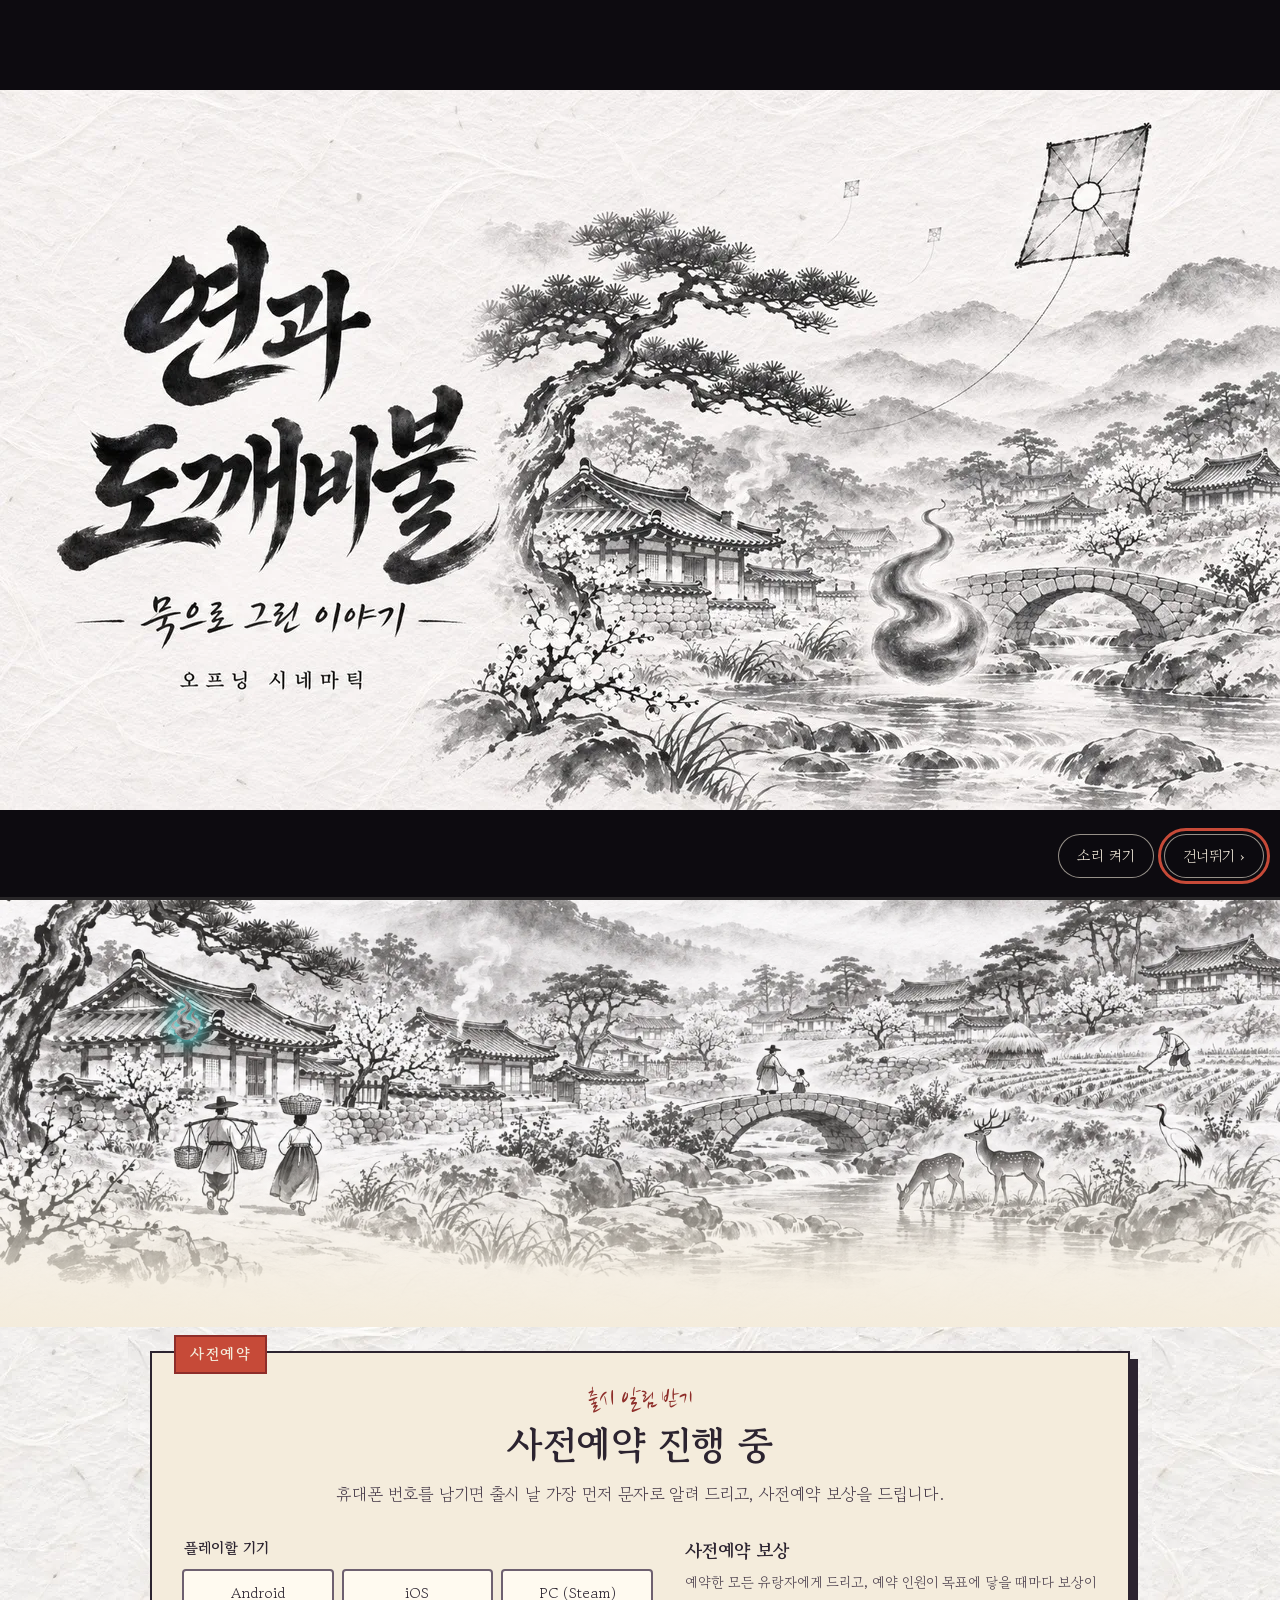
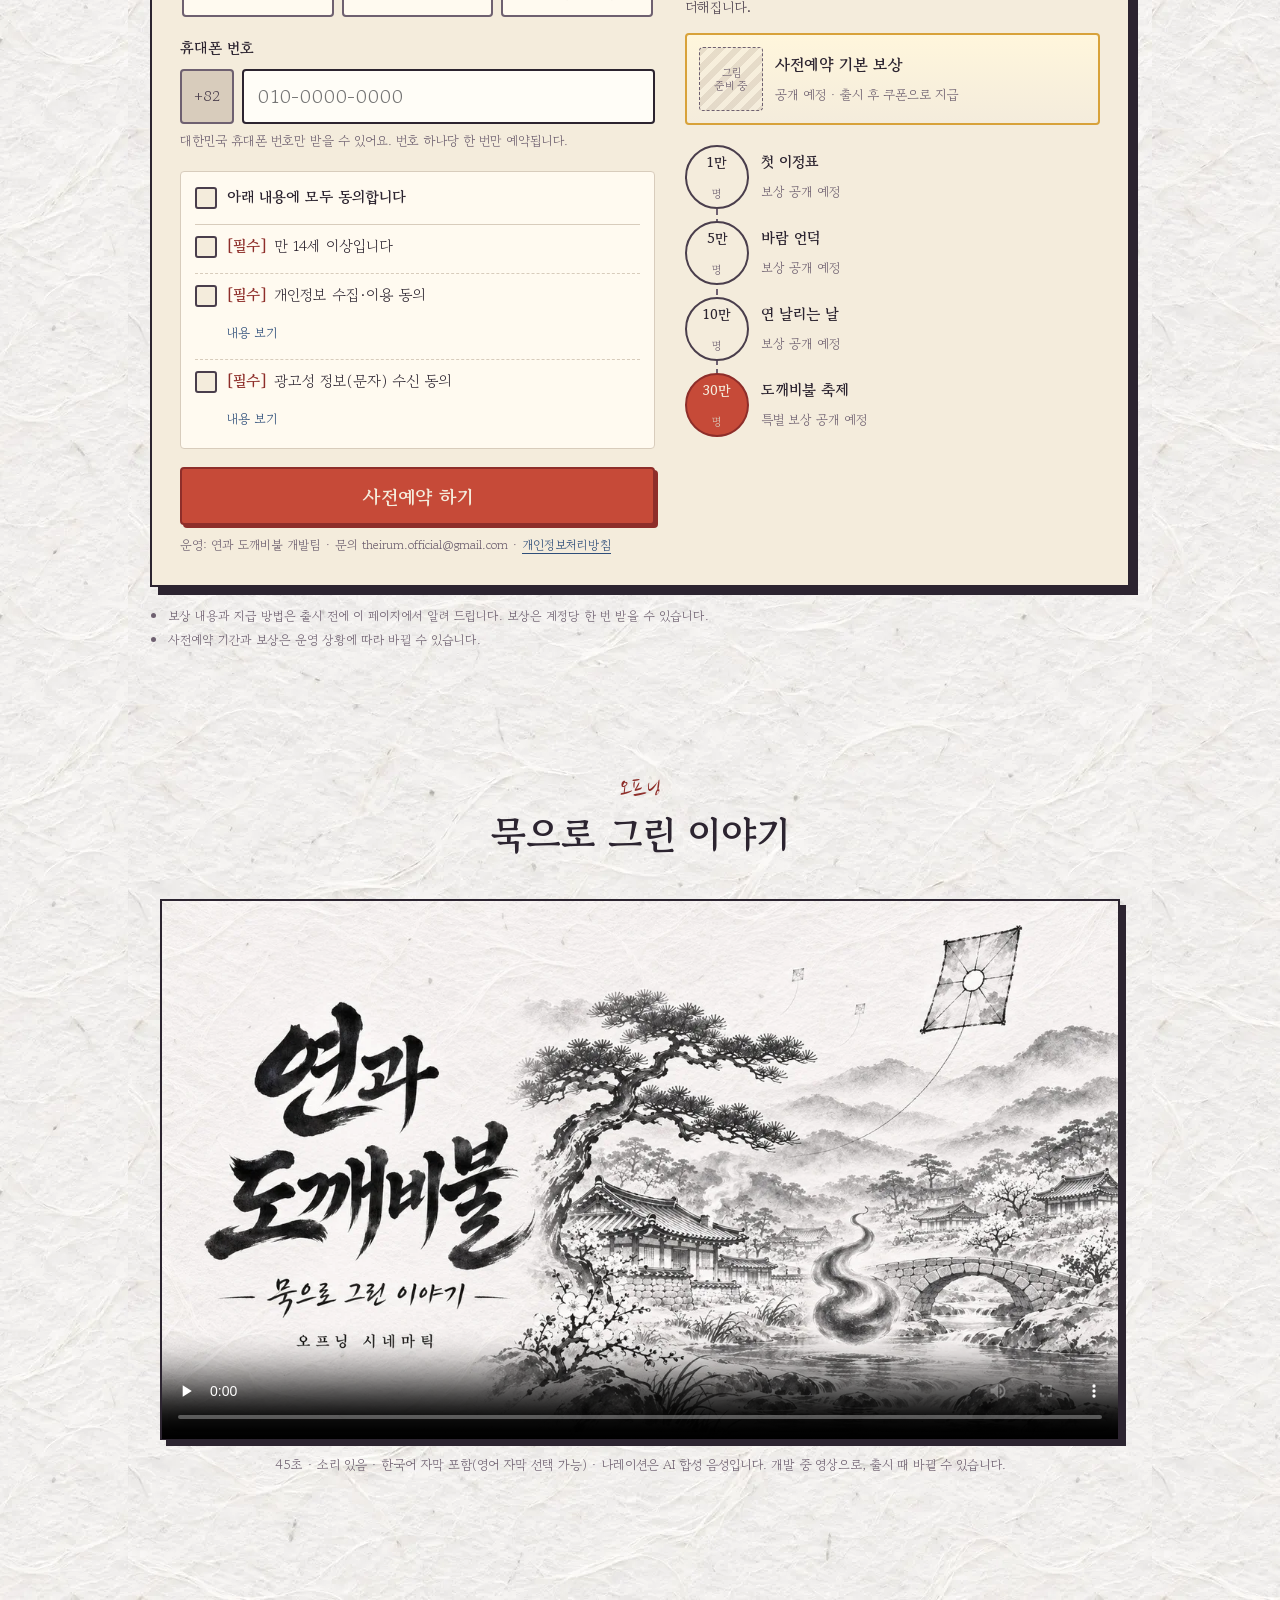
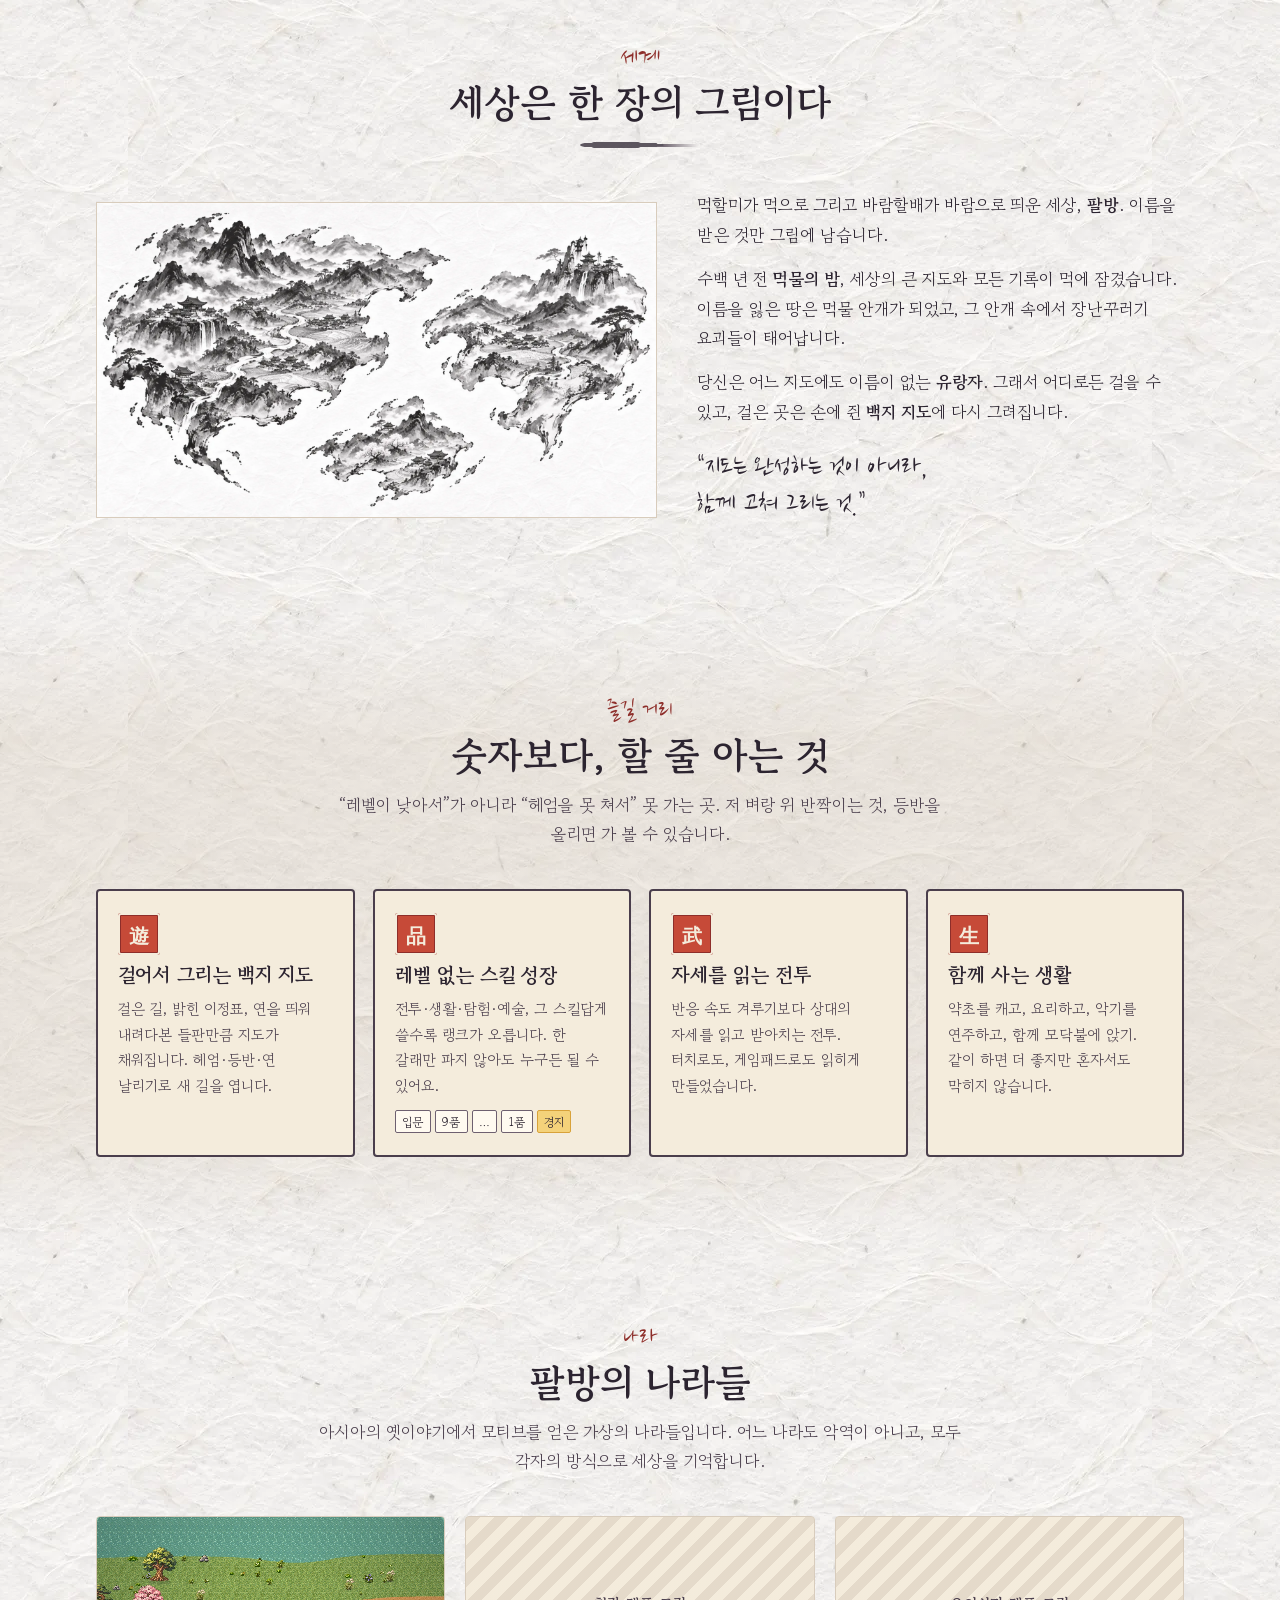
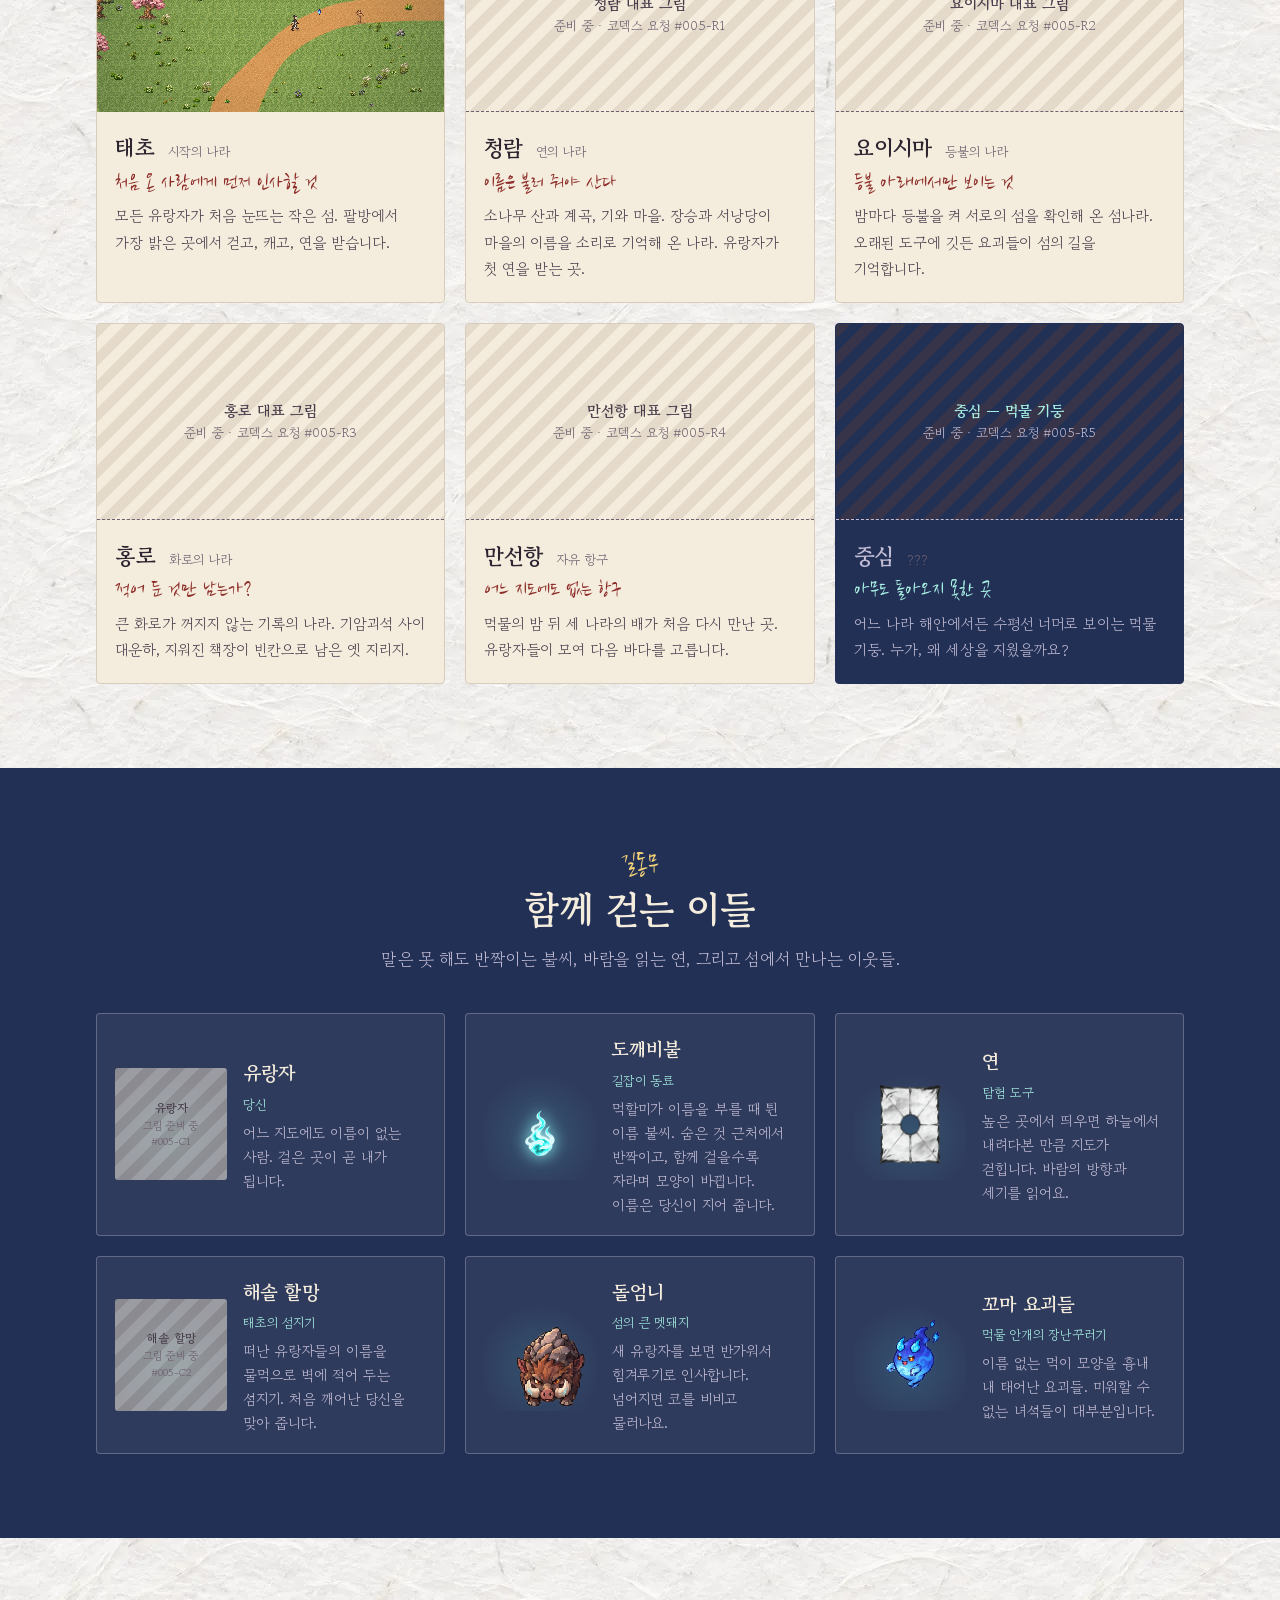
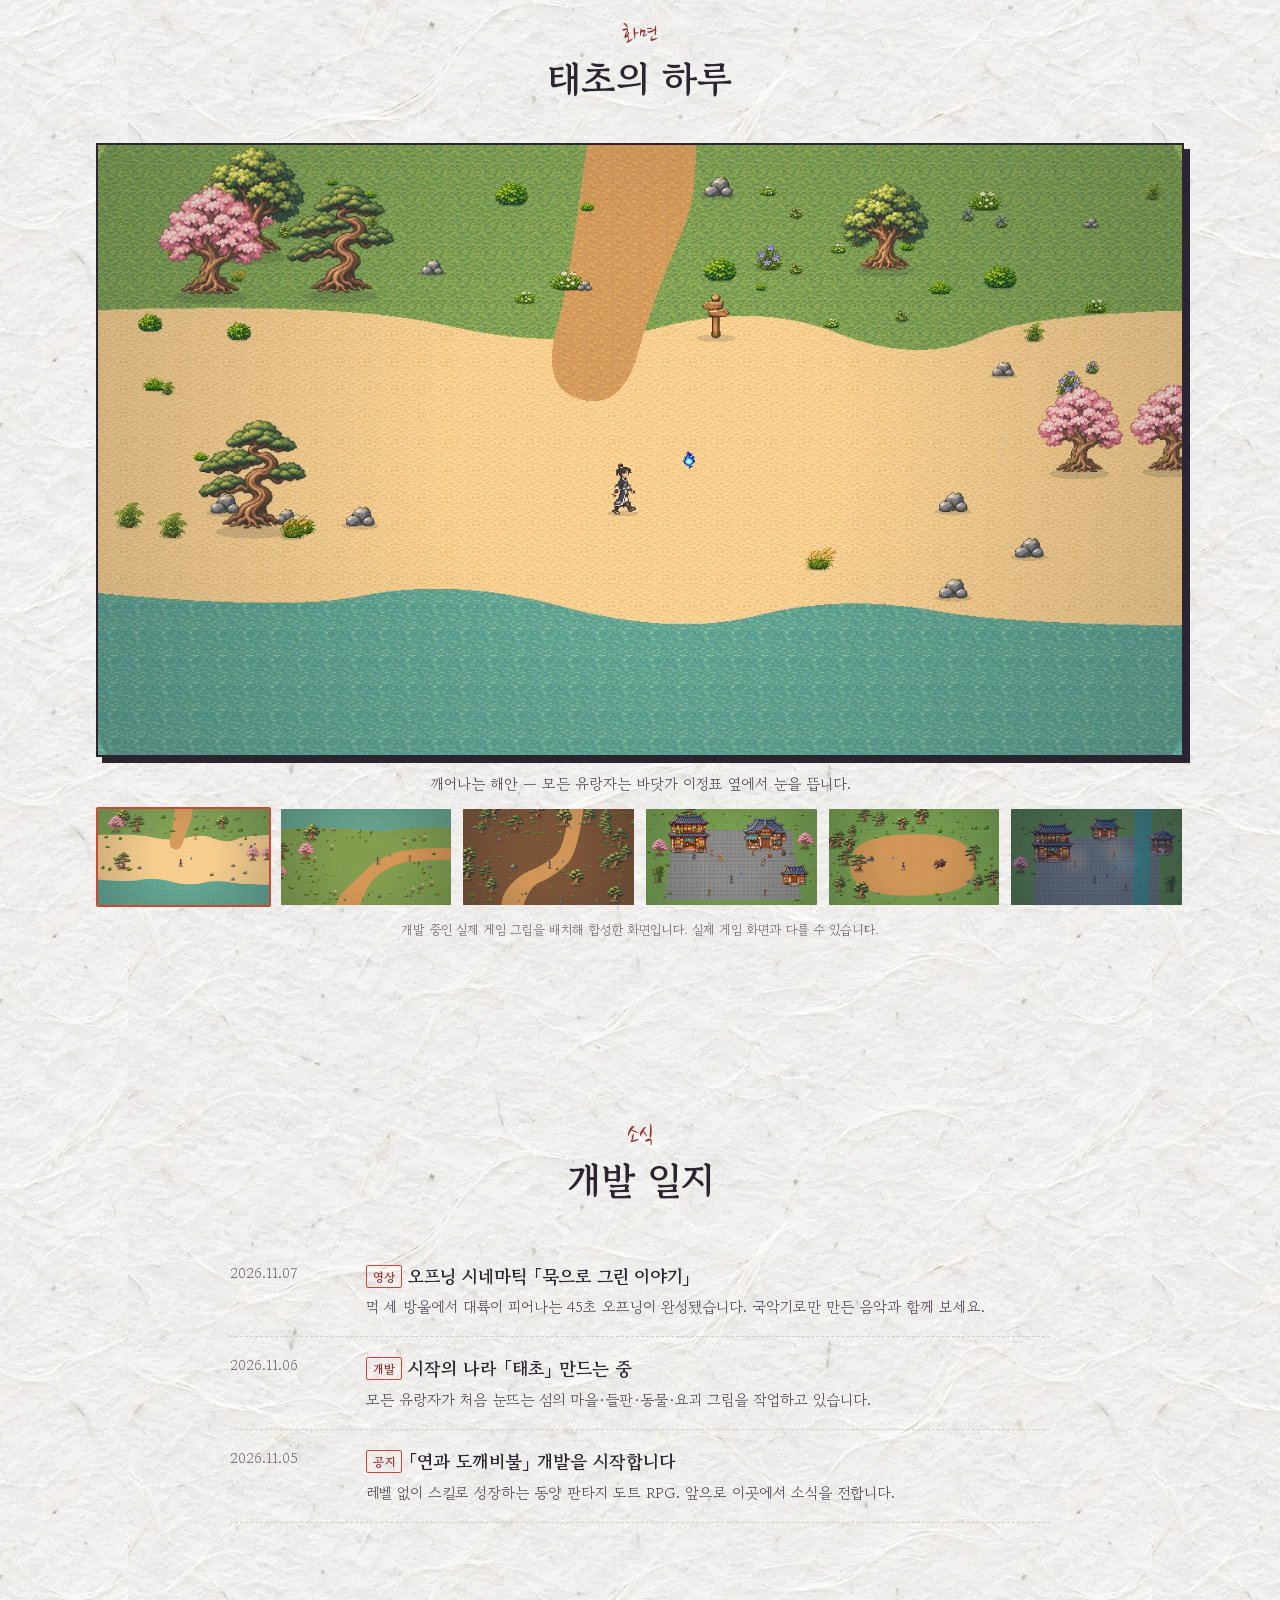
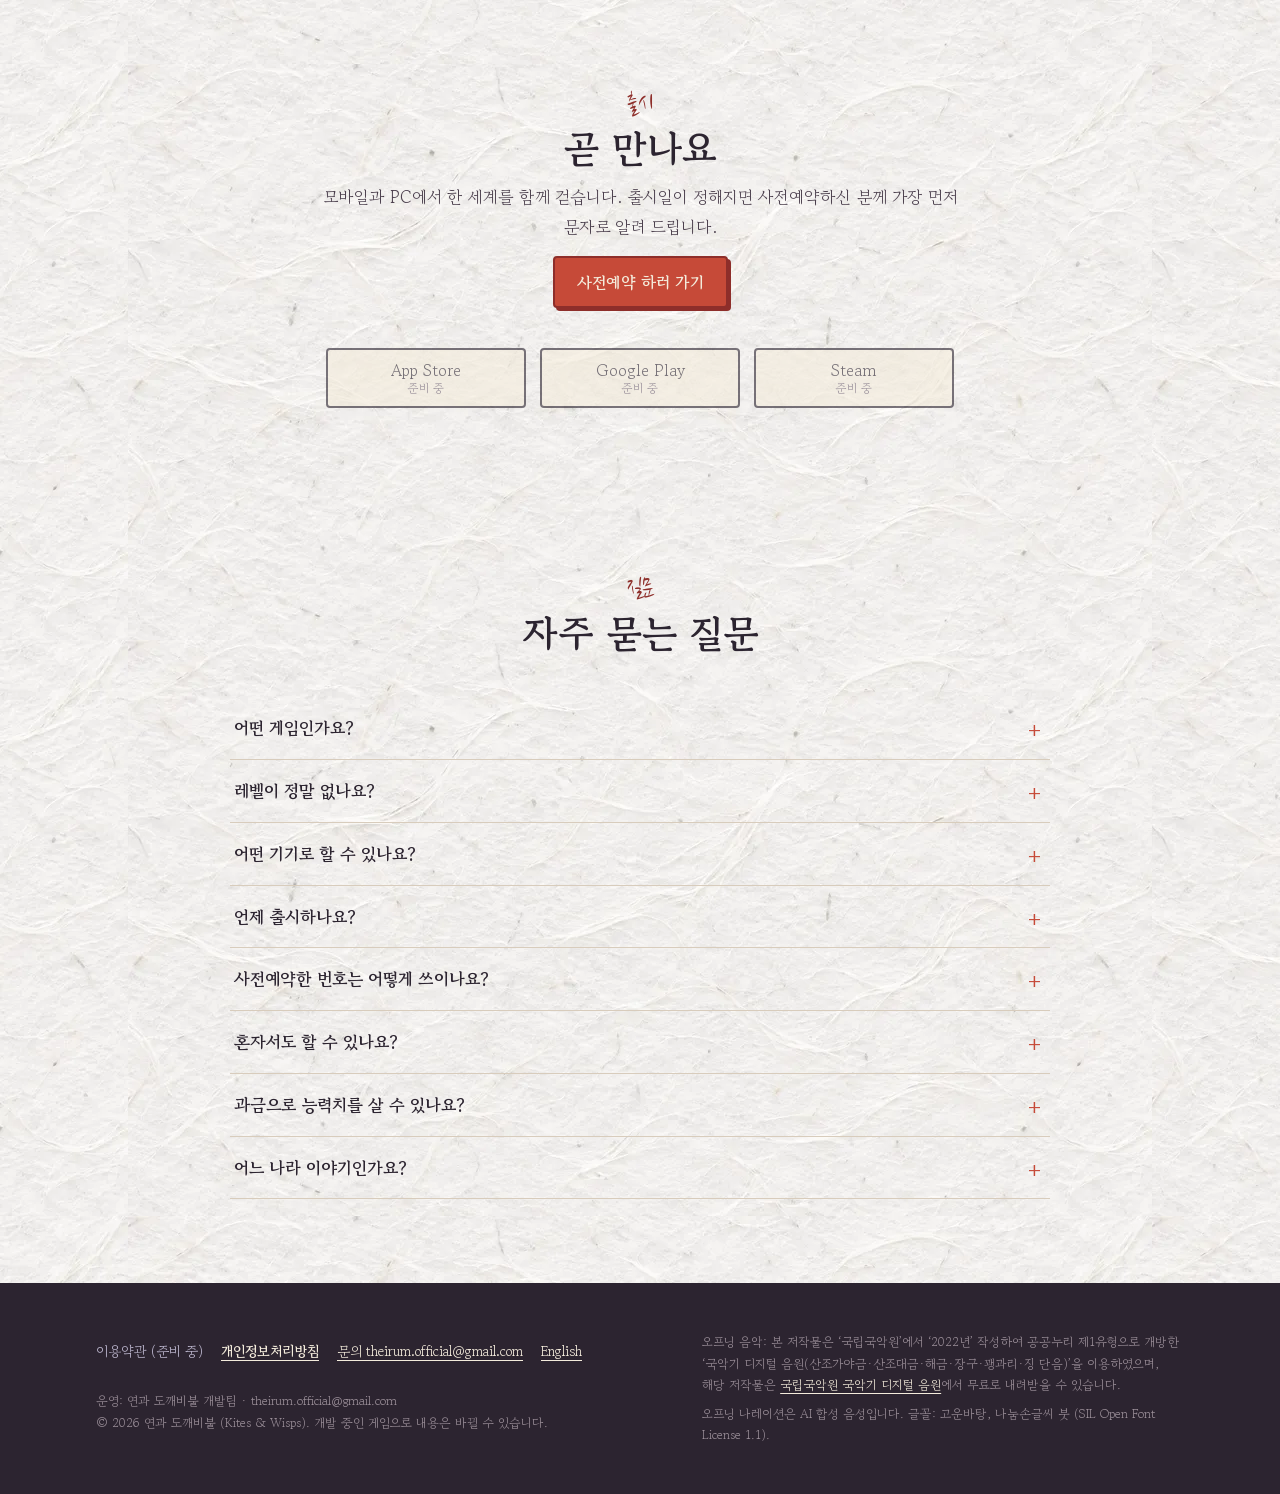
==== commit b74309c9: "사전예약(휴대폰 번호)·개인정보처리방침" ====
--- a/index.html
+++ b/index.html
@@ -34,7 +34,7 @@
 <link rel="stylesheet" href="https://fonts.googleapis.com/css2?family=Gowun+Batang:wght@400;700&family=Nanum+Brush+Script&display=swap" media="print" onload="this.media='all'">
 <noscript><link rel="stylesheet" href="https://fonts.googleapis.com/css2?family=Gowun+Batang:wght@400;700&family=Nanum+Brush+Script&display=swap"></noscript>
 <link rel="preload" as="image" href="assets/img/hero_village_960.webp" imagesrcset="assets/img/hero_village_960.webp 960w, assets/img/hero_village.webp 1672w" imagesizes="100vw">
-<link rel="stylesheet" href="assets/css/site.css?v=1">
+<link rel="stylesheet" href="assets/css/site.css?v=2">
 <script type="application/ld+json">
 {
   "@context": "https://schema.org",
@@ -82,6 +82,7 @@
     <a class="brand" href="#top"><img src="assets/img/logo_ko.webp" alt="연과 도깨비불" width="95" height="30"><span>Kites &amp; Wisps</span></a>
     <button class="nav-toggle" aria-expanded="false" aria-controls="nav">메뉴</button>
     <nav class="nav" id="nav" aria-label="주 메뉴">
+      <a href="#prereg">사전예약</a>
       <a href="#world">세계</a>
       <a href="#features">즐길 거리</a>
       <a href="#regions">나라</a>
@@ -111,11 +112,92 @@
       <p class="hero-sub">백지 지도 한 장, 바람을 읽는 연, 길을 비추는 도깨비불. 레벨 없이 할 줄 아는 것을 늘려 가며 함께 걷는 동양 판타지 도트 RPG.</p>
       </div>
       <div class="cta">
-        <a class="btn btn-seal" href="#trailer">▶ 오프닝 영상 보기</a>
-        <a class="btn" href="#download">출시 소식</a>
+        <a class="btn btn-seal" href="#prereg">사전예약 하기</a>
+        <a class="btn" href="#trailer">▶ 오프닝 영상</a>
         <a class="btn" href="?intro" data-replay-intro>↺ 인트로 다시 보기</a>
       </div>
       <p class="platforms">iOS · Android · Steam 크로스플레이 · 출시일 미정</p>
+    </div>
+  </section>
+
+  <!-- 사전예약 -->
+  <section class="prereg" id="prereg" aria-labelledby="prereg-title">
+    <div class="wrap">
+      <div class="prereg-panel">
+        <div class="prereg-head">
+          <p class="sec-kicker">출시 알림 받기</p>
+          <h2 class="sec-title" id="prereg-title">사전예약 진행 중</h2>
+          <p class="sec-lead">휴대폰 번호를 남기면 출시 날 가장 먼저 문자로 알려 드리고, 사전예약 보상을 드립니다.</p>
+        </div>
+        <div class="prereg-grid">
+          <div>
+            <form id="prereg-form" novalidate>
+              <fieldset class="pf-field">
+                <legend class="pf-label">플레이할 기기</legend>
+                <div class="chips">
+                  <label class="chip"><input type="radio" name="platform" value="android" required><span>Android</span></label>
+                  <label class="chip"><input type="radio" name="platform" value="ios"><span>iOS</span></label>
+                  <label class="chip"><input type="radio" name="platform" value="pc"><span>PC (Steam)</span></label>
+                </div>
+              </fieldset>
+              <div class="pf-field">
+                <label class="pf-label" for="pf-phone">휴대폰 번호</label>
+                <div class="phone-row">
+                  <span class="cc" aria-hidden="true">+82</span>
+                  <input id="pf-phone" name="phone" type="tel" inputmode="numeric" autocomplete="tel-national" placeholder="010-0000-0000" maxlength="13" required aria-describedby="pf-phone-hint pf-error">
+                </div>
+                <p class="pf-hint" id="pf-phone-hint">대한민국 휴대폰 번호만 받을 수 있어요. 번호 하나당 한 번만 예약됩니다.</p>
+              </div>
+              <div class="consents">
+                <div class="consent all"><label class="ck"><input type="checkbox" id="ck-all"><span>아래 내용에 모두 동의합니다</span></label></div>
+                <div class="consent"><label class="ck"><input type="checkbox" name="age14" class="ck-item" required><span><span class="req">[필수]</span> 만 14세 이상입니다</span></label></div>
+                <div class="consent">
+                  <label class="ck"><input type="checkbox" name="agreePrivacy" class="ck-item" required><span><span class="req">[필수]</span> 개인정보 수집·이용 동의</span></label>
+                  <details><summary>내용 보기</summary><div class="terms">
+                    <table>
+                      <tr><th>수집 항목</th><td>휴대폰 번호, 선택한 기기(Android·iOS·PC)</td></tr>
+                      <tr><th>이용 목적</th><td>사전예약 접수·중복 확인, 출시 알림과 사전예약 보상 안내 문자 발송</td></tr>
+                      <tr><th>보유 기간</th><td><b>정식 출시 알림 발송 후 3개월</b>이 지나면 지체 없이 파기</td></tr>
+                    </table>
+                    동의를 거부할 수 있으며, 거부하면 사전예약에 참여할 수 없습니다. 자세한 내용은 <a href="privacy.html">개인정보처리방침</a>을 확인해 주세요.
+                  </div></details>
+                </div>
+                <div class="consent">
+                  <label class="ck"><input type="checkbox" name="agreeAds" class="ck-item" required><span><span class="req">[필수]</span> 광고성 정보(문자) 수신 동의</span></label>
+                  <details><summary>내용 보기</summary><div class="terms">
+                    출시 알림, 사전예약 보상 쿠폰, 출시 이벤트 등 「연과 도깨비불」 홍보 문자를 위 번호로 받는 데 동의합니다. 사전예약은 출시 알림을 보내기 위한 것이라 필수입니다. 수신 동의는 언제든 <a href="mailto:theirum.official@gmail.com">theirum.official@gmail.com</a>으로 철회할 수 있고, 철회하면 번호는 바로 파기됩니다.
+                  </div></details>
+                </div>
+              </div>
+              <div class="hp" aria-hidden="true"><label>비워 두세요 <input type="text" name="website" tabindex="-1" autocomplete="off"></label></div>
+              <p class="pf-error" id="pf-error" role="alert"></p>
+              <button class="btn btn-seal pf-submit" type="submit">사전예약 하기</button>
+              <p class="pf-small">운영: 연과 도깨비불 개발팀 · 문의 theirum.official@gmail.com · <a href="privacy.html">개인정보처리방침</a></p>
+            </form>
+            <div class="prereg-done" id="prereg-done" hidden tabindex="-1">
+              <div class="wisp-sprite" aria-hidden="true"></div>
+              <h3 id="prereg-done-title">사전예약 완료!</h3>
+              <p id="prereg-done-msg">출시하는 날 가장 먼저 문자로 알려 드릴게요.<br>도깨비불이 길을 밝혀 두고 기다릴게요.</p>
+              <p class="pf-small">번호를 잘못 넣었거나 예약을 취소하려면 theirum.official@gmail.com으로 알려 주세요.</p>
+            </div>
+          </div>
+          <div class="rewards">
+            <h3>사전예약 보상</h3>
+            <p>예약한 모든 유랑자에게 드리고, 예약 인원이 목표에 닿을 때마다 보상이 더해집니다.</p>
+            <div class="reward-base"><div class="reward-icon" aria-hidden="true">그림<br>준비 중</div><div><b>사전예약 기본 보상</b><span>공개 예정 · 출시 후 쿠폰으로 지급</span></div></div>
+            <ol class="milestones">
+              <li><div class="ms-badge">1만<small>명</small></div><div class="ms-text"><b>첫 이정표</b><span>보상 공개 예정</span></div></li>
+              <li><div class="ms-badge">5만<small>명</small></div><div class="ms-text"><b>바람 언덕</b><span>보상 공개 예정</span></div></li>
+              <li><div class="ms-badge">10만<small>명</small></div><div class="ms-text"><b>연 날리는 날</b><span>보상 공개 예정</span></div></li>
+              <li><div class="ms-badge">30만<small>명</small></div><div class="ms-text"><b>도깨비불 축제</b><span>특별 보상 공개 예정</span></div></li>
+            </ol>
+          </div>
+        </div>
+      </div>
+      <ul class="prereg-notes">
+        <li>보상 내용과 지급 방법은 출시 전에 이 페이지에서 알려 드립니다. 보상은 계정당 한 번 받을 수 있습니다.</li>
+        <li>사전예약 기간과 보상은 운영 상황에 따라 바뀔 수 있습니다.</li>
+      </ul>
     </div>
   </section>
 
@@ -335,7 +417,8 @@
       <div class="sec-head">
         <p class="sec-kicker">출시</p>
         <h2 class="sec-title" id="dl-title">곧 만나요</h2>
-        <p class="sec-lead">모바일과 PC에서 한 세계를 함께 걷습니다. 출시일과 사전 등록은 정해지면 이곳에 가장 먼저 알립니다.</p>
+        <p class="sec-lead">모바일과 PC에서 한 세계를 함께 걷습니다. 출시일이 정해지면 사전예약하신 분께 가장 먼저 문자로 알려 드립니다.</p>
+        <p style="margin-top:14px"><a class="btn btn-seal" href="#prereg">사전예약 하러 가기</a></p>
       </div>
       <div class="store-row">
         <span class="btn store" aria-disabled="true">App Store<small>준비 중</small></span>
@@ -356,7 +439,8 @@
         <details><summary>어떤 게임인가요?</summary><p>먹물 안개에 지워진 동양 판타지 세계를 백지 지도로 다시 그려 가는 실시간 온라인 도트 RPG입니다. 탐험이 중심이고, 전투·생활·예술도 함께 즐길 수 있습니다.</p></details>
         <details><summary>레벨이 정말 없나요?</summary><p>네. 캐릭터 레벨 대신 스킬마다 랭크(입문 → 9품 … 1품 → 경지)가 있습니다. 그 스킬답게 쓸수록 오르고, 새 길을 여는 것도 레벨이 아니라 헤엄·등반 같은 할 줄 아는 것입니다.</p></details>
         <details><summary>어떤 기기로 할 수 있나요?</summary><p>iOS·Android 모바일과 PC(Steam)를 목표로 하며, 같은 세계에서 함께 플레이(크로스플레이)할 수 있게 만들고 있습니다. 화면은 가로 방향이고 터치와 게임패드를 지원할 예정입니다.</p></details>
-        <details><summary>언제 출시하나요? 사전 등록은요?</summary><p>아직 정해지지 않았습니다. 정해지면 이 페이지의 소식에 가장 먼저 올립니다.</p></details>
+        <details><summary>언제 출시하나요?</summary><p>아직 정해지지 않았습니다. 사전예약하시면 출시 날 문자로 가장 먼저 알려 드립니다.</p></details>
+        <details><summary>사전예약한 번호는 어떻게 쓰이나요?</summary><p>출시 알림과 사전예약 보상 안내 문자를 보내는 데만 쓰고, 정식 출시 알림을 보낸 뒤 3개월이 지나면 파기합니다. 취소·삭제는 theirum.official@gmail.com으로 요청해 주세요. 자세한 내용은 <a href="privacy.html">개인정보처리방침</a>에 있습니다.</p></details>
         <details><summary>혼자서도 할 수 있나요?</summary><p>네. 함께하면 더 좋은 것들이 있지만, 파티를 강요하지 않고 혼자서도 막히지 않게 만드는 것이 원칙입니다.</p></details>
         <details><summary>과금으로 능력치를 살 수 있나요?</summary><p>유료 상품으로 스킬 수련이나 전투력을 직접 올리지 않는 것을 원칙으로 개발하고 있습니다. 자세한 상품 구성은 출시 전에 안내합니다.</p></details>
         <details><summary>어느 나라 이야기인가요?</summary><p>한국·일본·중국 등 아시아의 옛이야기에서 모티브를 얻은 가상의 나라들입니다. 실제 국가·역사·지명을 그대로 쓰지 않으며, 어느 나라도 악역으로 그리지 않습니다.</p></details>
@@ -371,11 +455,11 @@
       <div>
         <ul class="foot-links">
           <li><span aria-disabled="true">이용약관 (준비 중)</span></li>
-          <li><span aria-disabled="true">개인정보처리방침 (준비 중)</span></li>
-          <li><span aria-disabled="true">문의 (준비 중)</span></li>
+          <li><a href="privacy.html"><b>개인정보처리방침</b></a></li>
+          <li><a href="mailto:theirum.official@gmail.com">문의 theirum.official@gmail.com</a></li>
           <li><a href="en/" hreflang="en" lang="en">English</a></li>
         </ul>
-        <p class="copy">© 2026 연과 도깨비불 (Kites &amp; Wisps). 개발 중인 게임으로 내용은 바뀔 수 있습니다.</p>
+        <p class="copy">운영: 연과 도깨비불 개발팀 · theirum.official@gmail.com<br>© 2026 연과 도깨비불 (Kites &amp; Wisps). 개발 중인 게임으로 내용은 바뀔 수 있습니다.</p>
       </div>
       <div class="credits">
         <p>오프닝 음악: 본 저작물은 ‘국립국악원’에서 ‘2022년’ 작성하여 공공누리 제1유형으로 개방한 ‘국악기 디지털 음원(산조가야금·산조대금·해금·장구·꽹과리·징 단음)’을 이용하였으며, 해당 저작물은 <a href="https://www.gugak.go.kr/digitaleum" rel="noopener">국립국악원 국악기 디지털 음원</a>에서 무료로 내려받을 수 있습니다.</p>
@@ -385,7 +469,9 @@
   </div>
 </footer>
 
+<div class="sticky-cta" id="sticky-cta"><a class="btn btn-seal" href="#prereg">사전예약 하기</a></div>
 <div class="cursor-wisp" aria-hidden="true"></div>
-<script src="assets/js/site.js?v=1" defer></script>
+<script src="assets/js/site.js?v=2" defer></script>
+<script type="module" src="assets/js/prereg.js?v=1"></script>
 </body>
 </html>
--- a/assets/css/site.css
+++ b/assets/css/site.css
@@ -298,3 +298,94 @@
 .hero-kite { top: 22%; right: 8%; width: clamp(64px, 8vw, 116px); }
 .hero-kite-line { position: absolute; right: calc(8% + clamp(32px, 4vw, 58px)); top: calc(22% + clamp(60px, 7.5vw, 112px)); width: 1px; height: 32%; background: linear-gradient(var(--meok1), rgba(74,62,76,0)); transform: rotate(-14deg); transform-origin: top; z-index: -1; opacity: .6; }
 @media (max-width: 600px) { .hero-bg { height: 92vw; } .hero-inner { padding-bottom: 70vw; } .hero::before { background: linear-gradient(180deg, rgba(244,236,220,1) 0%, rgba(244,236,220,1) calc(100% - 92vw), rgba(244,236,220,0) calc(100% - 92vw + 120px)), linear-gradient(0deg, rgba(244,236,220,1) 0%, rgba(244,236,220,0) 10%); } .hero-kite { top: 6%; } .hero-kite-line { display: none; } }
+
+/* ---------- 사전예약 ---------- */
+.prereg { padding-top: 24px; }
+.prereg-panel { position: relative; max-width: 980px; margin: 0 auto; background: var(--hanji5); border: 2px solid var(--meok0); box-shadow: 8px 8px 0 var(--meok0); padding: 34px 28px 30px; }
+.prereg-panel::before { content: "사전예약"; position: absolute; top: -18px; left: 22px; background: var(--juhong1); color: var(--hanji5); font-weight: 700; font-size: 15px; letter-spacing: .1em; padding: 4px 14px; border: 2px solid var(--juhong0); }
+:lang(en) .prereg-panel::before { content: "Pre-register"; }
+.prereg-head { text-align: center; margin-bottom: 26px; }
+.prereg-head .sec-title { margin-top: 6px; }
+.prereg-grid { display: grid; grid-template-columns: 1.05fr 1fr; gap: 30px; align-items: start; }
+@media (max-width: 860px) { .prereg-grid { grid-template-columns: 1fr; gap: 26px; } .prereg-panel { padding: 30px 16px 22px; box-shadow: 5px 5px 0 var(--meok0); } }
+
+.pf-label { display: block; font-weight: 700; font-size: 15px; margin: 0 0 8px; }
+.pf-field { margin-bottom: 18px; border: 0; padding: 0; min-width: 0; }
+.chips { display: grid; grid-template-columns: repeat(3, 1fr); gap: 8px; }
+.chip input { position: absolute; opacity: 0; pointer-events: none; }
+.chip span { display: flex; align-items: center; justify-content: center; min-height: 48px; border: 2px solid var(--meok2); border-radius: var(--radius); background: #fffaf0; font-size: 15px; cursor: pointer; text-align: center; line-height: 1.2; padding: 4px; }
+.chip input:checked + span { border-color: var(--meok0); background: var(--meok0); color: var(--hanji5); font-weight: 700; }
+.chip input:focus-visible + span { outline: 3px solid var(--juhong1); outline-offset: 2px; }
+.phone-row { display: flex; gap: 8px; }
+.phone-row .cc { flex: 0 0 auto; display: grid; place-items: center; padding: 0 12px; border: 2px solid var(--meok2); border-radius: var(--radius); color: var(--meok1); font-size: 15px; background: var(--hanji4); }
+.phone-row input { flex: 1; min-width: 0; min-height: 52px; font: inherit; font-size: 20px; letter-spacing: .04em; padding: 8px 14px; border: 2px solid var(--meok0); border-radius: var(--radius); background: #fffdf7; color: var(--meok0); }
+.phone-row input:focus { outline: 3px solid var(--juhong1); outline-offset: 1px; }
+.pf-hint { font-size: 13px; color: var(--meok2); margin: 6px 0 0; }
+.pf-error { color: var(--juhong0); font-size: 14px; margin: 6px 0 0; min-height: 0; font-weight: 700; }
+.pf-error:empty { display: none; }
+
+.consents { border: 1px solid var(--hanji4); border-radius: var(--radius); background: #fffaf0; padding: 4px 14px; margin-bottom: 18px; }
+.consent { border-bottom: 1px dashed var(--hanji4); padding: 10px 0; }
+.consent:last-child { border-bottom: 0; }
+.consent.all { font-weight: 700; border-bottom: 1px solid var(--hanji4); }
+.ck { display: flex; align-items: flex-start; gap: 10px; cursor: pointer; font-size: 15px; line-height: 1.5; min-height: 28px; }
+.ck input { appearance: none; flex: 0 0 22px; width: 22px; height: 22px; margin: 1px 0 0; border: 2px solid var(--meok1); border-radius: 3px; background: var(--hanji5); display: grid; place-items: center; cursor: pointer; }
+.ck input:checked { background: var(--juhong1); border-color: var(--juhong0); }
+.ck input:checked::after { content: ""; width: 6px; height: 11px; border: solid var(--hanji5); border-width: 0 3px 3px 0; transform: rotate(45deg) translate(-1px, -1px); }
+.ck .req { color: var(--juhong0); font-weight: 700; margin-right: 2px; }
+.consent details { margin: 4px 0 0 32px; }
+.consent summary { font-size: 13px; color: var(--jjok0); cursor: pointer; display: inline-block; padding: 4px 0; }
+.consent .terms { font-size: 13px; color: var(--meok1); line-height: 1.6; margin: 6px 0 2px; }
+.consent .terms table { border-collapse: collapse; width: 100%; margin: 4px 0; }
+.consent .terms th, .consent .terms td { border: 1px solid var(--hanji4); padding: 4px 6px; text-align: left; vertical-align: top; font-weight: 400; }
+.consent .terms th { background: var(--hanji5); width: 30%; }
+
+.pf-submit { width: 100%; min-height: 58px; font-size: 19px; }
+.pf-submit[disabled] { opacity: .7; cursor: progress; }
+.pf-small { font-size: 12.5px; color: var(--meok2); margin: 10px 0 0; line-height: 1.6; }
+.hp { position: absolute; left: -9999px; width: 1px; height: 1px; overflow: hidden; }
+
+.prereg-done { text-align: center; padding: 26px 8px; }
+.prereg-done[hidden] { display: none; }
+.prereg-done .wisp-sprite { margin: 0 auto 6px; filter: drop-shadow(0 0 10px rgba(82,200,200,.9)); }
+.prereg-done h3 { font-size: 26px; margin: 4px 0 8px; }
+.prereg-done p { color: var(--meok1); margin: 0 0 6px; }
+
+.rewards h3 { font-size: 18px; margin: 0 0 4px; }
+.rewards > p { font-size: 14px; color: var(--meok1); margin: 0 0 14px; }
+.reward-base { display: grid; grid-template-columns: 64px 1fr; gap: 12px; align-items: center; border: 2px solid var(--gold1); background: linear-gradient(180deg, #fff6dc, var(--hanji5)); border-radius: var(--radius); padding: 12px; margin-bottom: 14px; }
+.reward-icon { width: 64px; height: 64px; display: grid; place-items: center; border: 1px dashed var(--meok2); border-radius: 4px; background: repeating-linear-gradient(135deg, rgba(216,204,188,.6) 0 6px, rgba(244,236,220,.6) 6px 12px); font-size: 11px; color: var(--meok2); text-align: center; line-height: 1.2; }
+.reward-base b { display: block; font-size: 16px; }
+.reward-base span { font-size: 13px; color: var(--meok2); }
+.milestones { list-style: none; padding: 0; margin: 0; position: relative; }
+.milestones::before { content: ""; position: absolute; left: 31px; top: 20px; bottom: 20px; width: 2px; background: repeating-linear-gradient(var(--meok2) 0 6px, transparent 6px 10px); }
+.milestones li { position: relative; display: grid; grid-template-columns: 64px 1fr; gap: 12px; align-items: center; padding: 6px 0; }
+.ms-badge { width: 64px; height: 64px; border-radius: 50%; background: var(--hanji5); border: 2px solid var(--meok1); display: grid; place-items: center; font-weight: 700; font-size: 14px; line-height: 1.1; text-align: center; position: relative; z-index: 1; }
+.ms-badge small { display: block; font-size: 11px; font-weight: 400; color: var(--meok2); }
+.milestones li:last-child .ms-badge { border-color: var(--juhong0); background: var(--juhong1); color: var(--hanji5); }
+.milestones li:last-child .ms-badge small { color: var(--hanji4); }
+.ms-text b { display: block; font-size: 15px; }
+.ms-text span { font-size: 13px; color: var(--meok2); }
+.prereg-notes { max-width: 980px; margin: 18px auto 0; font-size: 12.5px; color: var(--meok2); padding-left: 18px; }
+.prereg-notes li { margin-bottom: 2px; }
+
+/* 휴대폰 하단 고정 버튼 */
+.sticky-cta { position: fixed; left: 0; right: 0; bottom: 0; z-index: 50; padding: 10px 16px calc(10px + env(safe-area-inset-bottom)); background: rgba(44,36,48,.94); display: none; transform: translateY(110%); transition: transform .25s ease; }
+.sticky-cta .btn { width: 100%; min-height: 50px; font-size: 17px; }
+.sticky-cta.show { transform: none; }
+@media (max-width: 860px) { .sticky-cta { display: block; } .site-foot { padding-bottom: 96px; } }
+@media (prefers-reduced-motion: reduce) { .sticky-cta { transition: none; } }
+
+/* 개인정보처리방침 문서 페이지 */
+.doc { max-width: 820px; margin: 0 auto; padding: 48px var(--gutter) 80px; }
+.doc h1 { font-size: clamp(26px, 5vw, 34px); margin: 0 0 6px; }
+.doc h2 { font-size: 20px; margin: 34px 0 8px; padding-top: 10px; border-top: 1px solid var(--hanji4); }
+.doc p, .doc li { font-size: 15.5px; }
+.doc table { width: 100%; border-collapse: collapse; font-size: 14.5px; margin: 8px 0; }
+.doc th, .doc td { border: 1px solid var(--hanji4); padding: 8px 10px; text-align: left; vertical-align: top; }
+.doc th { background: rgba(216,204,188,.35); width: 28%; font-weight: 700; }
+.doc .meta { color: var(--meok2); font-size: 14px; }
+.doc .table-wrap { overflow-x: auto; }
+.doc-nav { margin-left: auto; display: flex; gap: 2px; }
+.doc-nav a { color: var(--meok1); text-decoration: none; font-size: 15px; padding: 10px 8px; }
+@media (max-width: 420px) { .site-head .brand span { display: none; } }
